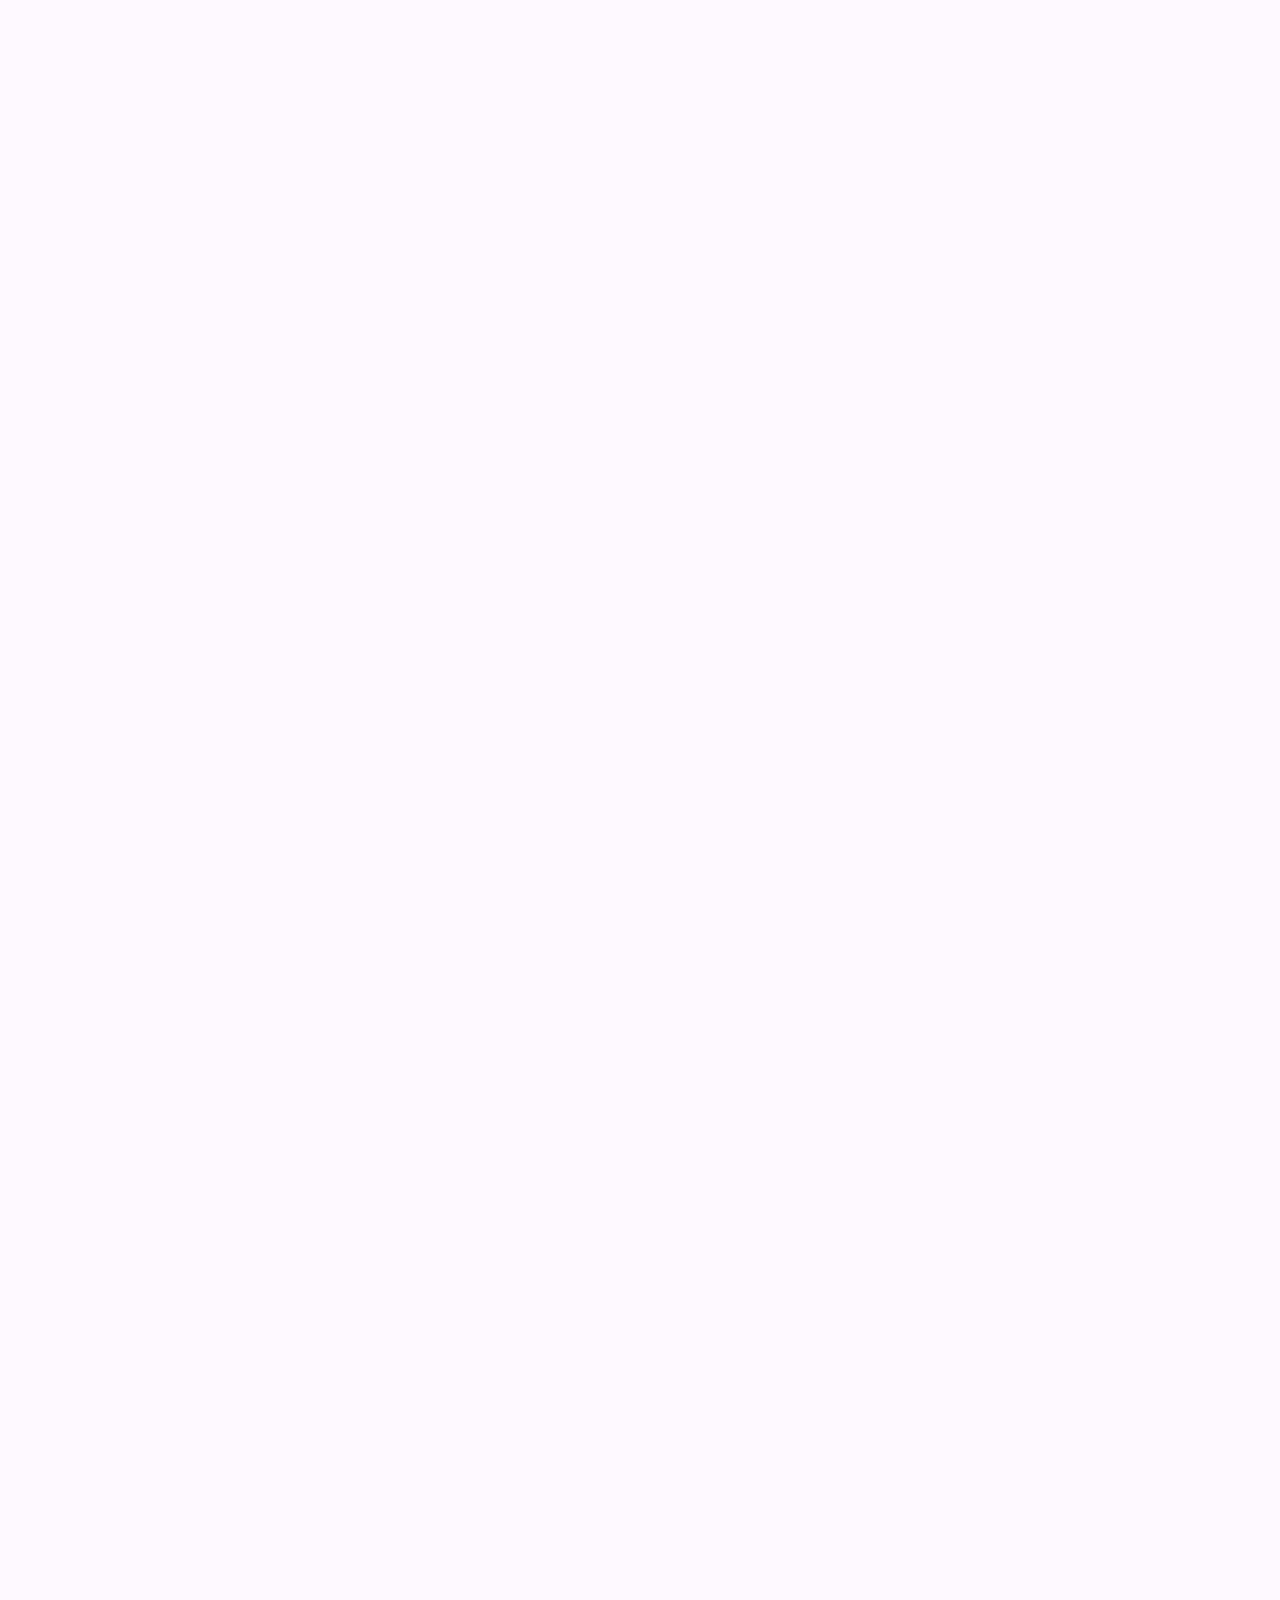
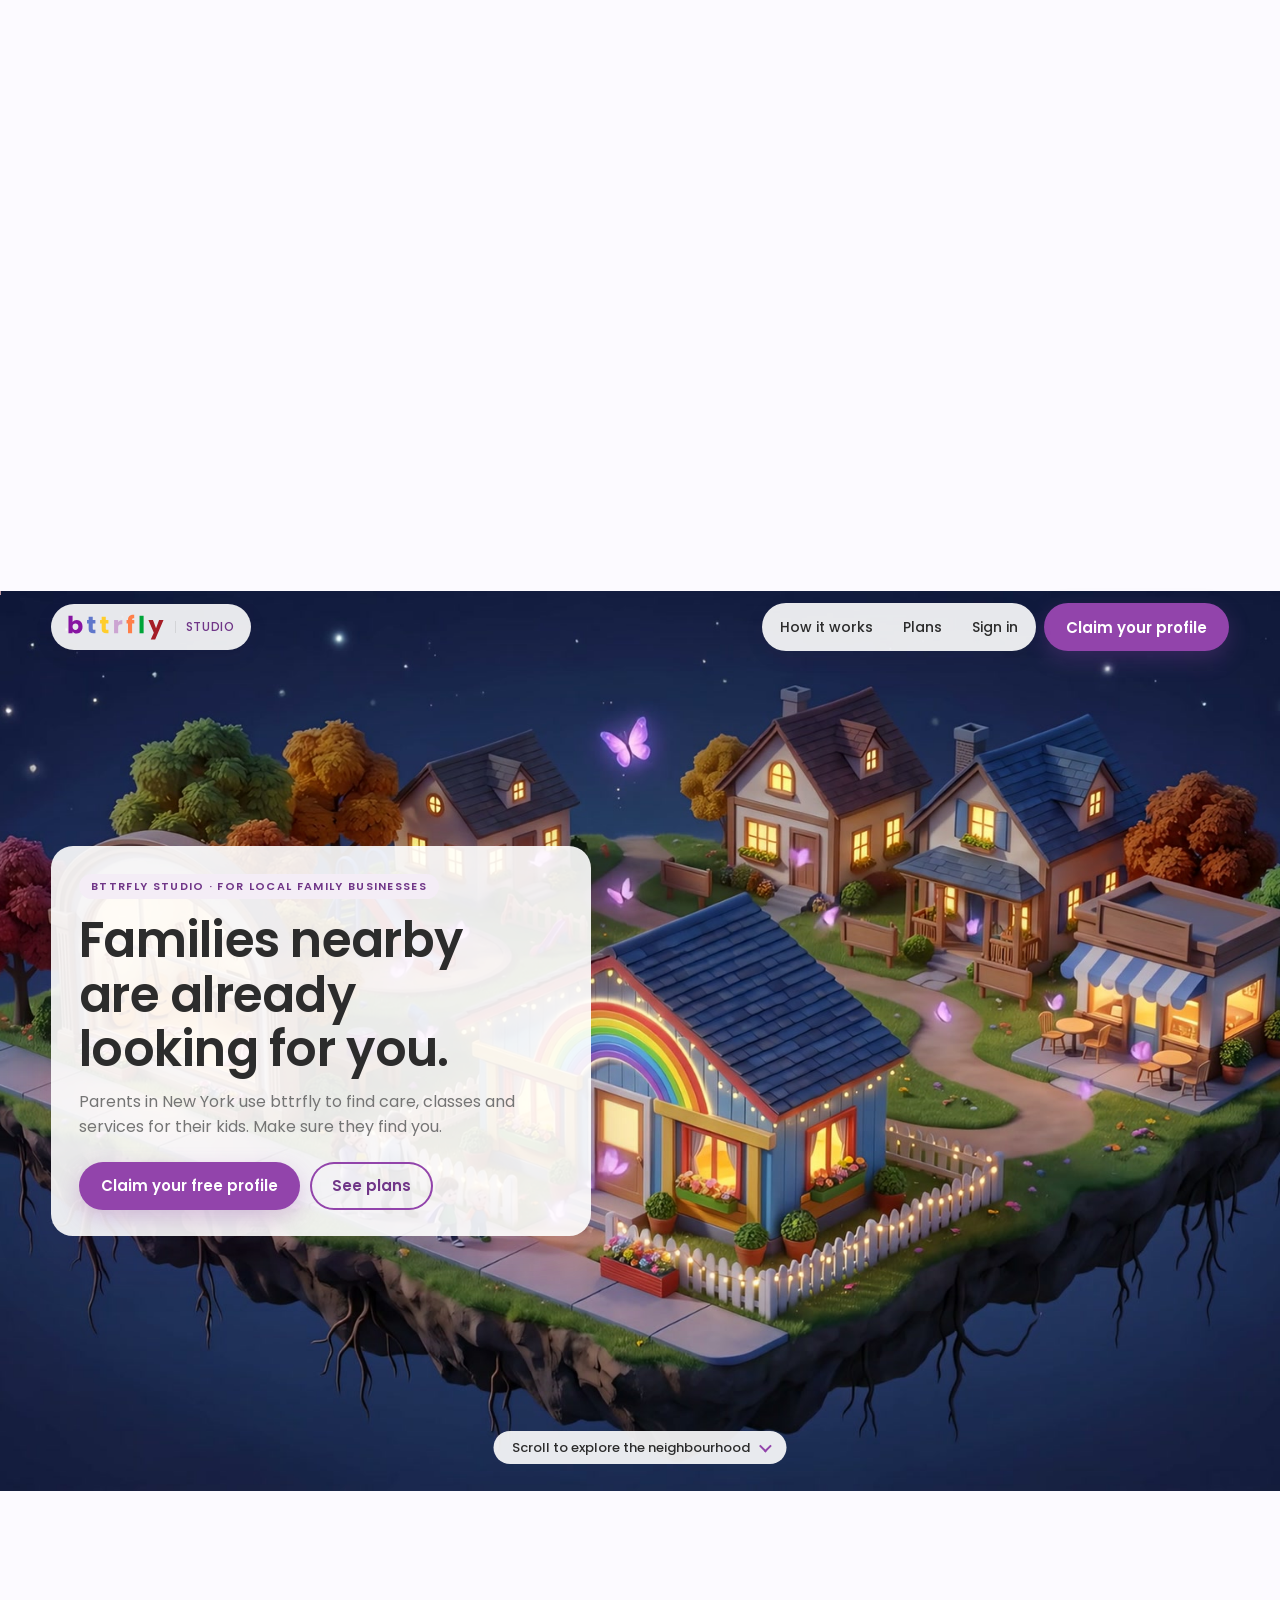
==== index.html @ 22233d03 "Preview of the bttrfly Studio landing page for businesses Co-Authored-By: Claude Opus 5.5 <noreply@a" ====
<!doctype html>
<html lang="en">
<head>
<meta charset="utf-8">
<meta name="viewport" content="width=device-width, initial-scale=1, viewport-fit=cover">
<meta name="robots" content="noindex, nofollow">
<title>bttrfly Studio for Business</title>
<meta name="description" content="Parents in your neighbourhood use bttrfly to find care, classes and services. Claim your free bttrfly page, answer families' messages and get introduced by Emmy, our AI Parenting Assistant.">
<meta name="theme-color" content="#fbf0dd">
<meta property="og:type" content="website">
<meta property="og:title" content="Families nearby are already looking for you | bttrfly Studio">
<meta property="og:description" content="Claim your free bttrfly page and hear from families in your neighbourhood.">
<meta property="og:image" content="https://bttrfly-mvp.github.io/studio-preview/assets/og.jpg">
<meta property="og:url" content="https://bttrfly-mvp.github.io/studio-preview/">
<meta name="twitter:card" content="summary_large_image">
<link rel="icon" href="assets/bttrfly-logo.svg" type="image/svg+xml">
<link rel="preconnect" href="https://fonts.googleapis.com">
<link rel="preconnect" href="https://fonts.gstatic.com" crossorigin>
<link rel="stylesheet" href="https://fonts.googleapis.com/css2?family=Poppins:wght@400;500;600&display=swap">
<link rel="stylesheet" href="assets/site.css">
</head>
<body>
<!--CONTENT-START-->
<a class="skip" href="#plans">Skip to plans</a>

<header class="nav">
  <a class="brand" href="#top" aria-label="bttrfly Studio home"><img src="assets/wordmark.svg" alt="bttrfly"><span>Studio</span></a>
  <nav class="nav-links" aria-label="Main">
    <div class="nav-pills">
      <span class="nav-glow" aria-hidden="true"></span>
      <a class="text" href="#how">How it works</a>
      <a class="text" href="#plans">Plans</a>
      <a class="text" href="https://bttrfly.studio/auth/login">Sign in</a>
    </div>
    <a class="btn solid" href="https://bttrfly.studio/auth/business-signup">Claim your profile</a>
  </nav>
</header>

<main id="top">
  <section class="film" id="film" aria-label="A walk through a bttrfly neighbourhood">
    <div class="stage">
      <div class="film-videos" id="film-videos" aria-hidden="true"></div>
      <img class="film-poster" id="film-poster" src="assets/film/stop-0-d.jpg" alt="A floating neighbourhood of family businesses: a rainbow preschool, a music studio, a playground, a cafe and family homes">
      <div class="film-bar" id="film-bar"></div>

      <div class="film-cards">
        <article class="fcard hero" data-stop="0">
          <span class="kicker">bttrfly Studio &middot; for local family businesses</span>
          <h1>Families nearby are already looking for you.</h1>
          <p>Parents in New York use bttrfly to find care, classes and services for their kids. Make sure they find you.</p>
          <div class="actions">
            <a class="btn solid" href="https://bttrfly.studio/auth/business-signup">Claim your free profile</a>
            <a class="btn line" href="#plans">See plans</a>
          </div>
        </article>

        <article class="fcard right" data-stop="1">
          <span class="kicker">01 &middot; Your page</span>
          <h2>Your page may already be waiting.</h2>
          <p>We've added many local family businesses so parents can find them. Claim yours free, add your photos and story, and you're live.</p>
        </article>

        <article class="fcard left" data-stop="2">
          <span class="kicker">02 &middot; Emmy</span>
          <h2>Emmy points families to you.</h2>
          <p>When parents ask Emmy, our AI Parenting Assistant, for help, she introduces nearby Founding Members who fit what they need.</p>
          <div class="demo" aria-label="Example conversation">
            <span class="demo-label">Example</span>
            <div class="bubble parent">Any music classes near us for a 5 year old?</div>
            <div class="bubble emmy">Here's one families nearby love:</div>
            <div class="biz"><span class="biz-mono">LN</span><span><b>Little Notes Music Studio</b><small>Founding Member &middot; 0.4 mi away</small></span></div>
          </div>
        </article>

        <article class="fcard left" data-stop="3">
          <span class="kicker">03 &middot; Inquiries</span>
          <h2>Inquiries come straight to you.</h2>
          <p>Families message you from your page and you reply right in Studio, free. Founding Members also get tour requests, a leads board and email alerts.</p>
          <div class="demo" aria-label="Example inquiry">
            <span class="demo-label">Example</span>
            <div class="toast"><span class="dot"></span><span><b>New inquiry from Sarah</b>Do you have a trial class this Saturday for Mia (5)?</span></div>
          </div>
        </article>

        <article class="fcard right" data-stop="4">
          <span class="kicker">04 &middot; Reviews</span>
          <h2>Reviews parents trust.</h2>
          <p>Families leave reviews on your page, and parents nearby read them before they reach out.</p>
          <div class="demo" aria-label="Example review">
            <span class="demo-label">Example</span>
            <div class="stars" aria-label="5 out of 5 stars"><svg viewBox="0 0 20 20" aria-hidden="true"><path d="M10 1.5l2.6 5.3 5.9.9-4.2 4.1 1 5.8L10 14.9l-5.3 2.7 1-5.8L1.5 7.7l5.9-.9z"/></svg><svg viewBox="0 0 20 20" aria-hidden="true"><path d="M10 1.5l2.6 5.3 5.9.9-4.2 4.1 1 5.8L10 14.9l-5.3 2.7 1-5.8L1.5 7.7l5.9-.9z"/></svg><svg viewBox="0 0 20 20" aria-hidden="true"><path d="M10 1.5l2.6 5.3 5.9.9-4.2 4.1 1 5.8L10 14.9l-5.3 2.7 1-5.8L1.5 7.7l5.9-.9z"/></svg><svg viewBox="0 0 20 20" aria-hidden="true"><path d="M10 1.5l2.6 5.3 5.9.9-4.2 4.1 1 5.8L10 14.9l-5.3 2.7 1-5.8L1.5 7.7l5.9-.9z"/></svg><svg viewBox="0 0 20 20" aria-hidden="true"><path d="M10 1.5l2.6 5.3 5.9.9-4.2 4.1 1 5.8L10 14.9l-5.3 2.7 1-5.8L1.5 7.7l5.9-.9z"/></svg></div>
            <p class="quote">Our son counts down the days to class. The teachers are wonderful.<cite>A parent in Park Slope</cite></p>
          </div>
        </article>

        <article class="fcard right" data-stop="5">
          <span class="kicker">05 &middot; Insights</span>
          <h2>See what's working.</h2>
          <p>Founding Members see how many families viewed, saved and contacted them, and how they found them.</p>
          <div class="demo" aria-label="Example insights">
            <span class="demo-label">Example &middot; last 30 days</span>
            <div class="stats"><div><b>1,284</b><small>Profile views</small></div><div><b>96</b><small>Saves</small></div><div><b>23</b><small>Inquiries</small></div></div>
          </div>
        </article>

        <article class="fcard finale" data-stop="6">
          <span class="kicker">Join bttrfly Studio</span>
          <h2>Be the business families find first.</h2>
          <p>Claim your free page today. Become a Founding Member for $9.99 a month whenever you're ready.</p>
          <div class="actions">
            <a class="btn solid" href="https://bttrfly.studio/auth/business-signup">Claim your free profile</a>
            <a class="btn light" href="#plans">Compare plans</a>
          </div>
        </article>
      </div>

      <div class="film-hint" id="film-hint">Scroll to explore the neighbourhood<i></i></div>
    </div>
  </section>

  <section class="section how" id="how">
    <div class="inner">
      <p class="eyebrow">How it works</p>
      <h2>From claimed to contacted in an afternoon.</h2>
      <p class="lead">bttrfly is the family app parents in New York use to find the people, places and support their family needs. Studio is where your business shows up in it.</p>
      <div class="steps">
        <div class="step"><h3>Claim your page</h3><p>Use the link we sent you, or sign up in a minute. Claiming and keeping your page is free.</p></div>
        <div class="step"><h3>Make it yours</h3><p>Add your photos, your story, your location and your links, so parents see who you are before they ask.</p></div>
        <div class="step"><h3>Hear from families</h3><p>Parents message you from your page. You reply in Studio and get an alert in the bttrfly app when someone reaches out.</p></div>
      </div>
    </div>
  </section>

  <section class="section" id="plans">
    <div class="inner">
      <p class="eyebrow">Plans</p>
      <h2>Start free. Grow when you're ready.</h2>
      <div class="plans">
        <article class="plan">
          <div class="plan-head"><h3>Free</h3><span class="tag">Forever</span></div>
          <div class="price">$0 <small>per month</small></div>
          <ul>
            <li>Your page in the bttrfly app and on the web</li>
            <li>Photos, story, location, links, logo and cover</li>
            <li>Listed in your neighbourhood's resources</li>
            <li>Messages from families, answered in Studio</li>
            <li>Reviews from local families on your page</li>
          </ul>
          <a class="btn line" href="https://bttrfly.studio/auth/business-signup">Claim your free profile</a>
        </article>
        <article class="plan featured">
          <div class="plan-head"><h3>Founding Membership</h3><span class="tag">Founding rate</span></div>
          <div class="price">$9.99 <small>per month</small></div>
          <ul>
            <li>Everything in Free</li>
            <li>Emmy can introduce you to families looking for what you offer</li>
            <li>Tour requests, a leads board and email alerts</li>
            <li>Insights: views, saves, inquiries and how families found you</li>
            <li>Programs, pricing, schedules, FAQs and more photos on your page</li>
            <li>Reply to your reviews</li>
          </ul>
          <a class="btn solid" href="https://bttrfly.studio/auth/business-signup">Become a Founding Member</a>
          <p class="note">Sign up free first, then upgrade from your Studio plan page.</p>
        </article>
      </div>
    </div>
  </section>

  <section class="section faq" id="faq">
    <div class="inner">
      <p class="eyebrow">Questions</p>
      <h2>What businesses ask us.</h2>
      <div class="faq-list">
        <details>
          <summary>Is it really free?</summary>
          <p>Yes. Claiming your page, keeping it up to date, and answering families' messages are all free. Founding Membership is $9.99 a month and adds Emmy introductions, tour requests, leads, email alerts and insights.</p>
        </details>
        <details>
          <summary>Why is my business already on bttrfly?</summary>
          <p>We've added many local family businesses so parents can find them in the app. Your page can't receive messages until you claim it, so claim it to take it over, correct anything, and start hearing from families.</p>
        </details>
        <details>
          <summary>Who are the families on bttrfly?</summary>
          <p>Parents in New York City who use the bttrfly iPhone app to find care, classes and services, ask Emmy everyday questions, and connect with other parents nearby.</p>
        </details>
        <details>
          <summary>How does Emmy decide who to recommend?</summary>
          <p>Emmy introduces claimed Founding Members whose page matches what a parent asked for, and ranks businesses closer to the family higher.</p>
        </details>
        <details>
          <summary>How do families contact me?</summary>
          <p>From the message button on your page, in the app or on the web. Messages arrive in Studio, where you reply. You get an alert in the bttrfly app on every plan, and Founding Members also get email alerts and a leads board.</p>
        </details>
      </div>
    </div>
  </section>

  <section class="section closing">
    <div class="inner">
      <img class="mark" src="assets/bttrfly-logo.svg" alt="">
      <h2>Families nearby are looking. Be there when they do.</h2>
      <p>It takes a minute to claim your page, and it's free.</p>
      <div class="actions">
        <a class="btn solid" href="https://bttrfly.studio/auth/business-signup">Claim your free profile</a>
        <a class="btn light" href="https://bttrfly.studio/auth/login">Sign in to Studio</a>
      </div>
    </div>
  </section>
</main>

<footer class="footer">
  <div class="inner">
    <span>&copy; 2026 bttrfly. Where family life connects.</span>
    <nav aria-label="Footer">
      <a href="https://bttrfly.app">bttrfly.app</a>
      <a href="https://apps.apple.com/us/app/bttrfly-family-app/id6502389798">For families: get the app</a>
      <a href="https://bttrfly.studio/auth/login">Studio sign in</a>
    </nav>
  </div>
</footer>

<div class="curtain" id="curtain" aria-hidden="true"><img src="assets/bttrfly-logo.svg" alt=""><span></span></div>

<script src="assets/film/film-config.js"></script>
<script src="assets/film.js"></script>
<script src="assets/site.js"></script>
<!--CONTENT-END-->
</body>
</html>
---- assets/site.css ----
/* bttrfly Studio, for local family businesses.
   Layout: a pinned film stage the visitor scrolls through (one camera move per business),
   then plain sections for how it works, plans and questions.
   Colours are the bttrfly app's own (WColor in the iOS app, Pia's colour spec): brand purple
   for actions, lavender canvases, the wordmark's letter colours as accents, business yellow
   for business offers and Emmy green for Emmy. The film keeps its daylight cream backdrop. */
:root {
  --cream: #fbf0dd; /* the film's backdrop, behind the videos */
  --canvas: #fcfaff; /* page canvas */
  --lavender: #f4edf6; /* lavender surface */
  --stroke: #ede4f1; /* card hairline */
  --card: #ffffff;
  --ink: #2c2c2c;
  --muted: #757575;
  --line: rgba(44, 44, 44, 0.1);
  --purple: #9244ab; /* the wordmark's b */
  --purple-deep: #703688; /* pressed */
  --purple-nav: #8714a2; /* the app's tab bar */
  --tint: rgba(146, 68, 171, 0.14); /* brand tint, soft step */
  --periwinkle: #8592d1; /* t */
  --sun: #f8d76e; /* t */
  --blush: #d2b8d9; /* r */
  --coral: #f19b74; /* f */
  --leaf: #69a863; /* l */
  --berry: #a84f51; /* y */
  --business: #ffce2e; /* "everything business-related is in yellow" */
  --emmy: #36a64c;
  --emmy-wash: #e6f1e3;
  --night: #1f1d3d; /* the film's night finale */
  --night-ink: #f3eefb;
  --night-muted: #c9c1dc;
  --glass: rgba(255, 255, 255, 0.9);
  --display: "Poppins", system-ui, -apple-system, "Segoe UI", sans-serif;
  --body: "Poppins", system-ui, -apple-system, "Segoe UI", sans-serif;
  --radius: 22px;
  --gutter: max(16px, 4vw);
  --ease-out: cubic-bezier(0.2, 0.8, 0.2, 1);
  --ease-in-out: cubic-bezier(0.7, 0, 0.3, 1);
  color-scheme: light;
}

* { box-sizing: border-box; }
html { background: var(--canvas); color: var(--ink); scroll-behavior: auto; }
body { margin: 0; background: var(--canvas); color: var(--ink); font: 400 16px/1.6 var(--body); -webkit-font-smoothing: antialiased; }
img { max-width: 100%; display: block; }
a { color: inherit; }
h1, h2, h3 { font-family: var(--display); font-weight: 600; letter-spacing: -0.015em; line-height: 1.12; text-wrap: balance; margin: 0; }
p { margin: 0; }

.skip { position: absolute; left: -999px; top: 8px; z-index: 70; padding: 10px 16px; border-radius: 999px; background: var(--purple); color: #fff; text-decoration: none; }
.skip:focus { left: 16px; }

/* Buttons */
.btn { display: inline-flex; align-items: center; justify-content: center; gap: 8px; min-height: 48px; padding: 0 22px; border-radius: 999px; font: 600 15px/1 var(--display); text-decoration: none; white-space: nowrap; cursor: pointer; border: 0; transition: transform .2s var(--ease-out), background-color .2s ease, box-shadow .2s ease; }
.btn:hover { transform: translateY(-2px); }
.btn:active { transform: translateY(0) scale(.98); }
.btn:focus-visible { outline: 3px solid var(--purple-deep); outline-offset: 3px; }
.btn.solid { background: var(--purple); color: #fff; box-shadow: 0 8px 22px rgba(146, 68, 171, 0.28); }
.btn.solid:hover { background: var(--purple-deep); }
.btn.line { background: transparent; color: var(--purple-deep); box-shadow: inset 0 0 0 2px var(--purple); }
.btn.line:hover { background: var(--tint); }
.btn.glass { background: var(--glass); color: var(--ink); }
.btn.light { background: #fff; color: var(--purple-deep); }

/* Header: one glass capsule of links with a highlight that slides to the hovered link and
   rests on the section in view */
.nav { position: fixed; top: 0; left: 0; right: 0; z-index: 30; display: flex; align-items: center; justify-content: space-between; gap: 12px; padding: calc(12px + env(safe-area-inset-top, 0px)) var(--gutter) 12px; pointer-events: none; }
.nav > * { pointer-events: auto; }
.brand { display: inline-flex; align-items: center; gap: 10px; padding: 10px 16px; border-radius: 999px; background: var(--glass); text-decoration: none; box-shadow: 0 6px 20px rgba(60, 20, 80, 0.08); }
.brand img { height: 26px; width: auto; }
.brand span { font: 500 12px/1 var(--display); color: var(--purple-deep); letter-spacing: .06em; text-transform: uppercase; padding-left: 10px; border-left: 1px solid var(--line); }
.nav-links { display: flex; align-items: center; gap: 8px; }
.nav-pills { position: relative; display: flex; align-items: center; gap: 2px; padding: 4px; border-radius: 999px; background: var(--glass); box-shadow: 0 6px 20px rgba(60, 20, 80, 0.08); }
.nav-pills .text { position: relative; z-index: 1; padding: 0 14px; min-height: 40px; display: inline-flex; align-items: center; border-radius: 999px; font: 500 14px/1 var(--display); text-decoration: none; transition: color .2s ease; }
.nav-pills .text:hover, .nav-pills .text.active { color: var(--purple-deep); }
.nav-pills .text:focus-visible { outline: 3px solid var(--purple-deep); outline-offset: 1px; }
.nav-glow { position: absolute; top: 4px; bottom: 4px; left: 0; width: 0; border-radius: 999px; background: var(--tint); opacity: 0; transition: transform .45s var(--ease-out), width .45s var(--ease-out), opacity .25s ease; }

/* Film: static by default (no JS, reduced motion), live when film.js runs */
.film { position: relative; }
.stage { position: relative; }
.film-videos { display: none; }
.film-poster { width: 100%; height: auto; aspect-ratio: 16 / 9; object-fit: cover; }
.film-bar, .film-hint { display: none; }
.film-cards { display: grid; gap: 16px; padding: 24px var(--gutter) 48px; max-width: 760px; margin: 0 auto; }

.film.live .stage { position: sticky; top: 0; height: 100vh; height: 100lvh; overflow: hidden; background: var(--cream); }
.film.live .film-videos { display: block; position: absolute; inset: 0; }
.film-videos video { position: absolute; inset: 0; width: 100%; height: 100%; object-fit: cover; opacity: 0; pointer-events: none; }
.film-videos video.on { opacity: 1; }
.film-videos video.loop { z-index: 1; transition: opacity .12s ease; } /* clears quickly as the camera sets off */
.film-videos video.loop.on { transition-duration: .35s; } /* and fades in gently on arrival */
.film-videos video.loop.cut { transition: none; } /* one idle clip handing over to the next */
.film.live .film-poster { position: absolute; inset: 0; z-index: 2; width: 100%; height: 100%; aspect-ratio: auto; transition: opacity .25s ease; }
.film.live .film-poster.gone { opacity: 0; }
.film.live .film-bar { display: block; position: absolute; top: 0; left: 0; height: 4px; width: 0; background: linear-gradient(90deg, var(--purple), var(--periwinkle), var(--coral), var(--leaf)); z-index: 6; }
/* Cards sit above every film layer (moves, loops and the loading still). */
.film.live .film-cards { display: block; position: absolute; inset: 0; z-index: 4; padding: 0; max-width: none; margin: 0; pointer-events: none; }
.film.live .fcard { position: absolute; opacity: 0; visibility: hidden; will-change: opacity, transform; }
.film.live .fcard.hero { left: var(--gutter); top: 50%; transform: translateY(-50%); }
.film.live .fcard.left { left: var(--gutter); bottom: max(28px, 8vh); }
.film.live .fcard.right { right: var(--gutter); bottom: max(28px, 8vh); }
.film.live .fcard.finale { left: 50%; bottom: max(28px, 6vh); transform: translateX(-50%); text-align: center; }
.film.live .film-hint { display: flex; position: absolute; left: 50%; bottom: max(20px, 3vh); transform: translateX(-50%); z-index: 5; align-items: center; gap: 10px; padding: 10px 18px; border-radius: 999px; background: var(--glass); font: 500 13px/1 var(--display); }
.film-hint i { width: 9px; height: 9px; border-right: 2px solid var(--purple); border-bottom: 2px solid var(--purple); transform: rotate(45deg) translateY(-2px); animation: nudge 1.4s ease-in-out infinite; }
@keyframes nudge { 50% { transform: rotate(45deg) translate(3px, 1px); } }

/* Film cards */
.fcard { width: min(470px, calc(100vw - 2 * var(--gutter))); padding: 26px 28px; border-radius: var(--radius); background: var(--glass); box-shadow: 0 20px 60px rgba(60, 20, 80, 0.16); }
.fcard.hero { width: min(540px, calc(100vw - 2 * var(--gutter))); }
.fcard.finale { width: min(600px, calc(100vw - 2 * var(--gutter))); background: rgba(31, 29, 61, 0.84); color: var(--night-ink); box-shadow: 0 30px 80px rgba(10, 8, 30, 0.45); }
.kicker { display: inline-flex; align-items: center; gap: 8px; margin-bottom: 14px; padding: 6px 12px; border-radius: 999px; background: var(--lavender); color: var(--purple-deep); font: 600 11px/1.2 var(--display); letter-spacing: .12em; text-transform: uppercase; }
.fcard.finale .kicker { background: rgba(146, 68, 171, 0.35); color: #fff; }
.fcard h1 { font-size: clamp(30px, 3.8vw, 50px); margin-bottom: 12px; }
.fcard h2 { font-size: clamp(25px, 2.6vw, 34px); margin-bottom: 10px; }
.fcard p { color: var(--muted); font-size: 16px; line-height: 1.6; }
.fcard.finale p { color: var(--night-muted); }
.fcard .actions { display: flex; flex-wrap: wrap; gap: 10px; margin-top: 22px; }
.fcard.finale .actions { justify-content: center; }
.fcard .small { margin-top: 14px; font-size: 13px; color: var(--muted); }
.fcard .small a { color: var(--purple-deep); font-weight: 500; }

/* Little product moments inside cards (examples) */
.demo { margin-top: 18px; padding: 14px; border-radius: 16px; background: #fff; box-shadow: inset 0 0 0 1px var(--stroke); display: grid; gap: 10px; font-size: 14px; line-height: 1.45; }
.demo-label { font: 600 10px/1 var(--display); letter-spacing: .12em; text-transform: uppercase; color: var(--muted); }
.bubble { max-width: 88%; padding: 10px 13px; border-radius: 16px; }
.bubble.parent { justify-self: end; background: var(--lavender); color: var(--ink); border-bottom-right-radius: 6px; }
.bubble.emmy { justify-self: start; background: var(--emmy-wash); color: var(--ink); border-bottom-left-radius: 6px; }
.biz { display: flex; align-items: center; gap: 12px; padding: 10px; border-radius: 14px; box-shadow: inset 0 0 0 1px var(--stroke); }
.biz-mono { flex: none; width: 40px; height: 40px; border-radius: 50%; display: grid; place-items: center; background: var(--blush); color: var(--purple-deep); font: 600 15px/1 var(--display); }
.biz b { display: block; font: 600 14px/1.3 var(--display); }
.biz small { color: var(--muted); font-size: 12px; }
.toast { display: flex; gap: 12px; align-items: flex-start; }
.toast .dot { flex: none; margin-top: 6px; width: 10px; height: 10px; border-radius: 50%; background: var(--purple); box-shadow: 0 0 0 5px var(--tint); }
.toast b { display: block; font: 600 14px/1.3 var(--display); }
.stars { display: flex; gap: 3px; color: var(--business); }
.stars svg { width: 16px; height: 16px; fill: currentColor; }
.quote { font-size: 15px; color: var(--ink); }
.quote cite { display: block; margin-top: 4px; font-style: normal; font-size: 12px; color: var(--muted); }
.stats { display: grid; grid-template-columns: repeat(3, minmax(0, 1fr)); gap: 8px; }
.stats div { padding: 10px; border-radius: 12px; background: var(--canvas); box-shadow: inset 0 0 0 1px var(--stroke); }
.stats b { display: block; font: 600 20px/1.1 var(--display); font-variant-numeric: tabular-nums; color: var(--purple-deep); }
.stats small { color: var(--muted); font-size: 12px; }

/* Sections after the film */
.section { padding-block: clamp(64px, 10vw, 120px); padding-inline: var(--gutter); }
.section .inner { max-width: 1120px; margin: 0 auto; }
.eyebrow { display: inline-flex; font: 600 12px/1 var(--display); letter-spacing: .14em; text-transform: uppercase; color: var(--purple-deep); margin-bottom: 16px; padding: 8px 12px; border-radius: 999px; background: var(--tint); }
.section h2 { font-size: clamp(30px, 4vw, 48px); max-width: 18ch; }
.lead { margin-top: 16px; max-width: 60ch; color: var(--muted); font-size: 18px; }

.how { background: var(--canvas); }
.steps { margin-top: 48px; display: grid; grid-template-columns: repeat(auto-fit, minmax(240px, 1fr)); gap: 20px; counter-reset: step; }
.step { --accent: var(--periwinkle); position: relative; overflow: hidden; padding: 30px 28px 28px; border-radius: var(--radius); background: var(--card); box-shadow: inset 0 0 0 1px var(--stroke), 0 10px 30px rgba(60, 20, 80, 0.05); }
.step:nth-child(2) { --accent: var(--coral); }
.step:nth-child(3) { --accent: var(--leaf); }
.step::after { content: ""; position: absolute; left: 0; right: 0; top: 0; height: 6px; background: var(--accent); }
.step::before { counter-increment: step; content: counter(step); display: grid; place-items: center; width: 42px; height: 42px; margin-bottom: 18px; border-radius: 50%; background: var(--accent); color: var(--ink); font: 600 17px/1 var(--display); }
.step h3 { font-size: 21px; margin-bottom: 8px; }
.step p { color: var(--muted); }

#plans { background: var(--lavender); }
.plans { display: grid; grid-template-columns: repeat(auto-fit, minmax(300px, 1fr)); gap: 20px; margin-top: 48px; align-items: start; }
.plan { position: relative; padding: 32px; border-radius: 26px; background: var(--card); box-shadow: inset 0 0 0 1px var(--stroke), 0 12px 34px rgba(60, 20, 80, 0.06); display: grid; gap: 18px; }
.plan.featured { background: linear-gradient(155deg, var(--purple) 0%, var(--purple-nav) 100%); color: #fff; box-shadow: 0 24px 60px rgba(135, 20, 162, 0.32); }
.plan-head { display: flex; align-items: baseline; justify-content: space-between; gap: 12px; flex-wrap: wrap; }
.plan h3 { font-size: 24px; }
.plan .tag { font: 600 11px/1 var(--display); letter-spacing: .1em; text-transform: uppercase; padding: 7px 10px; border-radius: 999px; background: var(--lavender); color: var(--purple-deep); }
.plan.featured .tag { background: var(--business); color: var(--ink); }
.price { font: 600 44px/1 var(--display); letter-spacing: -0.02em; }
.price small { font: 400 15px/1 var(--body); color: var(--muted); letter-spacing: 0; }
.plan.featured .price small, .plan.featured .note { color: rgba(255, 255, 255, 0.82); }
.plan ul { list-style: none; margin: 0; padding: 0; display: grid; gap: 10px; }
.plan li { display: grid; grid-template-columns: 22px minmax(0, 1fr); gap: 10px; align-items: start; }
.plan li::before { content: ""; width: 18px; height: 18px; margin-top: 3px; border-radius: 50%; background: var(--lavender) center / 11px no-repeat url("data:image/svg+xml,%3Csvg xmlns='http://www.w3.org/2000/svg' viewBox='0 0 12 12'%3E%3Cpath d='M2 6.5 4.8 9 10 3' fill='none' stroke='%23703688' stroke-width='2' stroke-linecap='round' stroke-linejoin='round'/%3E%3C/svg%3E"); }
.plan.featured li::before { background-color: rgba(255, 255, 255, 0.2); background-image: url("data:image/svg+xml,%3Csvg xmlns='http://www.w3.org/2000/svg' viewBox='0 0 12 12'%3E%3Cpath d='M2 6.5 4.8 9 10 3' fill='none' stroke='%23ffffff' stroke-width='2' stroke-linecap='round' stroke-linejoin='round'/%3E%3C/svg%3E"); }
.plan.featured .btn.solid { background: var(--business); color: var(--ink); box-shadow: 0 10px 26px rgba(40, 0, 50, 0.25); }
.plan.featured .btn.solid:hover { background: #ffd84f; }
.note { font-size: 13px; color: var(--muted); }

.faq { background: var(--canvas); }
.faq-list { margin-top: 40px; display: grid; gap: 12px; max-width: 860px; }
.faq details { border-radius: 18px; background: var(--card); padding: 0 22px; box-shadow: inset 0 0 0 1px var(--stroke); transition: box-shadow .3s ease; }
.faq details[open] { box-shadow: inset 0 0 0 1px var(--stroke), inset 4px 0 0 var(--purple); }
.faq summary { cursor: pointer; list-style: none; display: flex; justify-content: space-between; align-items: center; gap: 16px; padding: 20px 0; font: 600 17px/1.35 var(--display); }
.faq summary::-webkit-details-marker { display: none; }
.faq summary::after { content: "+"; flex: none; width: 30px; height: 30px; display: grid; place-items: center; border-radius: 50%; background: var(--lavender); color: var(--purple-deep); font: 500 20px/1 var(--display); transition: transform .3s var(--ease-out), background-color .2s ease; }
.faq details[open] summary::after { content: "\2212"; transform: rotate(180deg); background: var(--purple); color: #fff; }
.faq summary:focus-visible { outline: 3px solid var(--purple-deep); outline-offset: 4px; border-radius: 8px; }
.faq details p { padding-bottom: 20px; color: var(--muted); max-width: 70ch; }

.closing { position: relative; overflow: hidden; background: linear-gradient(160deg, var(--purple) 0%, var(--purple-nav) 100%); color: #fff; text-align: center; }
.closing::before, .closing::after { content: ""; position: absolute; border-radius: 50%; filter: blur(60px); opacity: .45; pointer-events: none; }
.closing::before { width: 420px; height: 420px; left: -120px; top: -160px; background: var(--periwinkle); }
.closing::after { width: 380px; height: 380px; right: -120px; bottom: -180px; background: var(--coral); }
.closing .inner { position: relative; display: grid; justify-items: center; gap: 18px; }
.closing h2 { max-width: 20ch; margin: 0 auto; }
.closing p { color: rgba(255, 255, 255, 0.86); max-width: 52ch; }
.closing .actions { display: flex; flex-wrap: wrap; justify-content: center; gap: 12px; margin-top: 8px; }
.closing .btn.solid { background: var(--business); color: var(--ink); box-shadow: 0 10px 26px rgba(40, 0, 50, 0.25); }
.closing .btn.solid:hover { background: #ffd84f; }
/* The bttrfly butterfly, on a white disc so its purple body reads on the purple band */
.closing .mark { width: 84px; height: 84px; padding: 18px; border-radius: 50%; background: #fff; box-shadow: 0 14px 34px rgba(40, 0, 50, 0.25); }

.footer { padding: 36px var(--gutter) calc(36px + env(safe-area-inset-bottom, 0px)); background: var(--purple-deep); color: rgba(244, 237, 246, 0.82); }
.footer .inner { max-width: 1120px; margin: 0 auto; display: flex; flex-wrap: wrap; gap: 16px 28px; align-items: center; justify-content: space-between; font-size: 14px; }
.footer nav { display: flex; flex-wrap: wrap; gap: 8px 22px; }
.footer a { text-decoration: none; }
.footer a:hover { color: #fff; }

/* Sections rise into view (site.js adds .reveal, then .in once on screen) */
.reveal { opacity: 0; transform: translateY(28px); transition: opacity .7s ease, transform .8s var(--ease-out); transition-delay: calc(var(--i, 0) * 90ms); }
.reveal.in { opacity: 1; transform: none; }

/* The curtain that carries the visitor between the film and the sections, and out to Studio */
.curtain { position: fixed; inset: 0; z-index: 60; display: grid; place-content: center; justify-items: center; gap: 16px; background: linear-gradient(160deg, var(--purple) 0%, var(--purple-nav) 100%); color: #fff; font: 600 16px/1.3 var(--display); transform: translateY(100%); visibility: hidden; pointer-events: none; transition: transform .42s var(--ease-in-out), visibility 0s linear .42s; }
.curtain.on { transform: none; visibility: visible; pointer-events: auto; transition: transform .42s var(--ease-in-out); }
.curtain.on.lift { transform: translateY(-100%); transition: transform .55s var(--ease-in-out); }
.curtain.instant { transition: none !important; }
.curtain img { width: 92px; height: 92px; padding: 20px; border-radius: 50%; background: #fff; box-shadow: 0 14px 40px rgba(40, 0, 50, 0.3); animation: curtain-flutter .7s ease-in-out infinite alternate; }
.curtain span:empty { display: none; }
@keyframes curtain-flutter { from { transform: translateY(4px) rotate(-4deg); } to { transform: translateY(-6px) rotate(4deg); } }

@media (max-width: 720px) {
  .nav-pills, .brand span { display: none; }
  .brand { padding: 9px 14px; }
  .brand img { height: 22px; }
  .nav-links .btn { min-height: 42px; padding: 0 16px; font-size: 14px; }
  .film.live .fcard, .film.live .fcard.hero, .film.live .fcard.left, .film.live .fcard.right { left: 12px; right: 12px; top: auto; bottom: calc(12px + env(safe-area-inset-bottom, 0px)); width: auto; transform: none; padding: 20px; }
  .film.live .fcard.finale { left: 12px; right: 12px; top: auto; bottom: calc(12px + env(safe-area-inset-bottom, 0px)); width: auto; transform: none; }
  .fcard h1 { font-size: 28px; }
  .fcard h2 { font-size: 23px; }
  .fcard p { font-size: 15px; }
  .demo { display: none; }
  .film.live .film-hint { bottom: auto; top: calc(78px + env(safe-area-inset-top, 0px)); }
}

@media (prefers-reduced-motion: reduce) {
  .btn, .film-poster, .nav-glow, .curtain, .faq details, .faq summary::after { transition: none; }
  .film-hint i, .curtain img { animation: none; }
  .reveal { opacity: 1; transform: none; transition: none; }
}
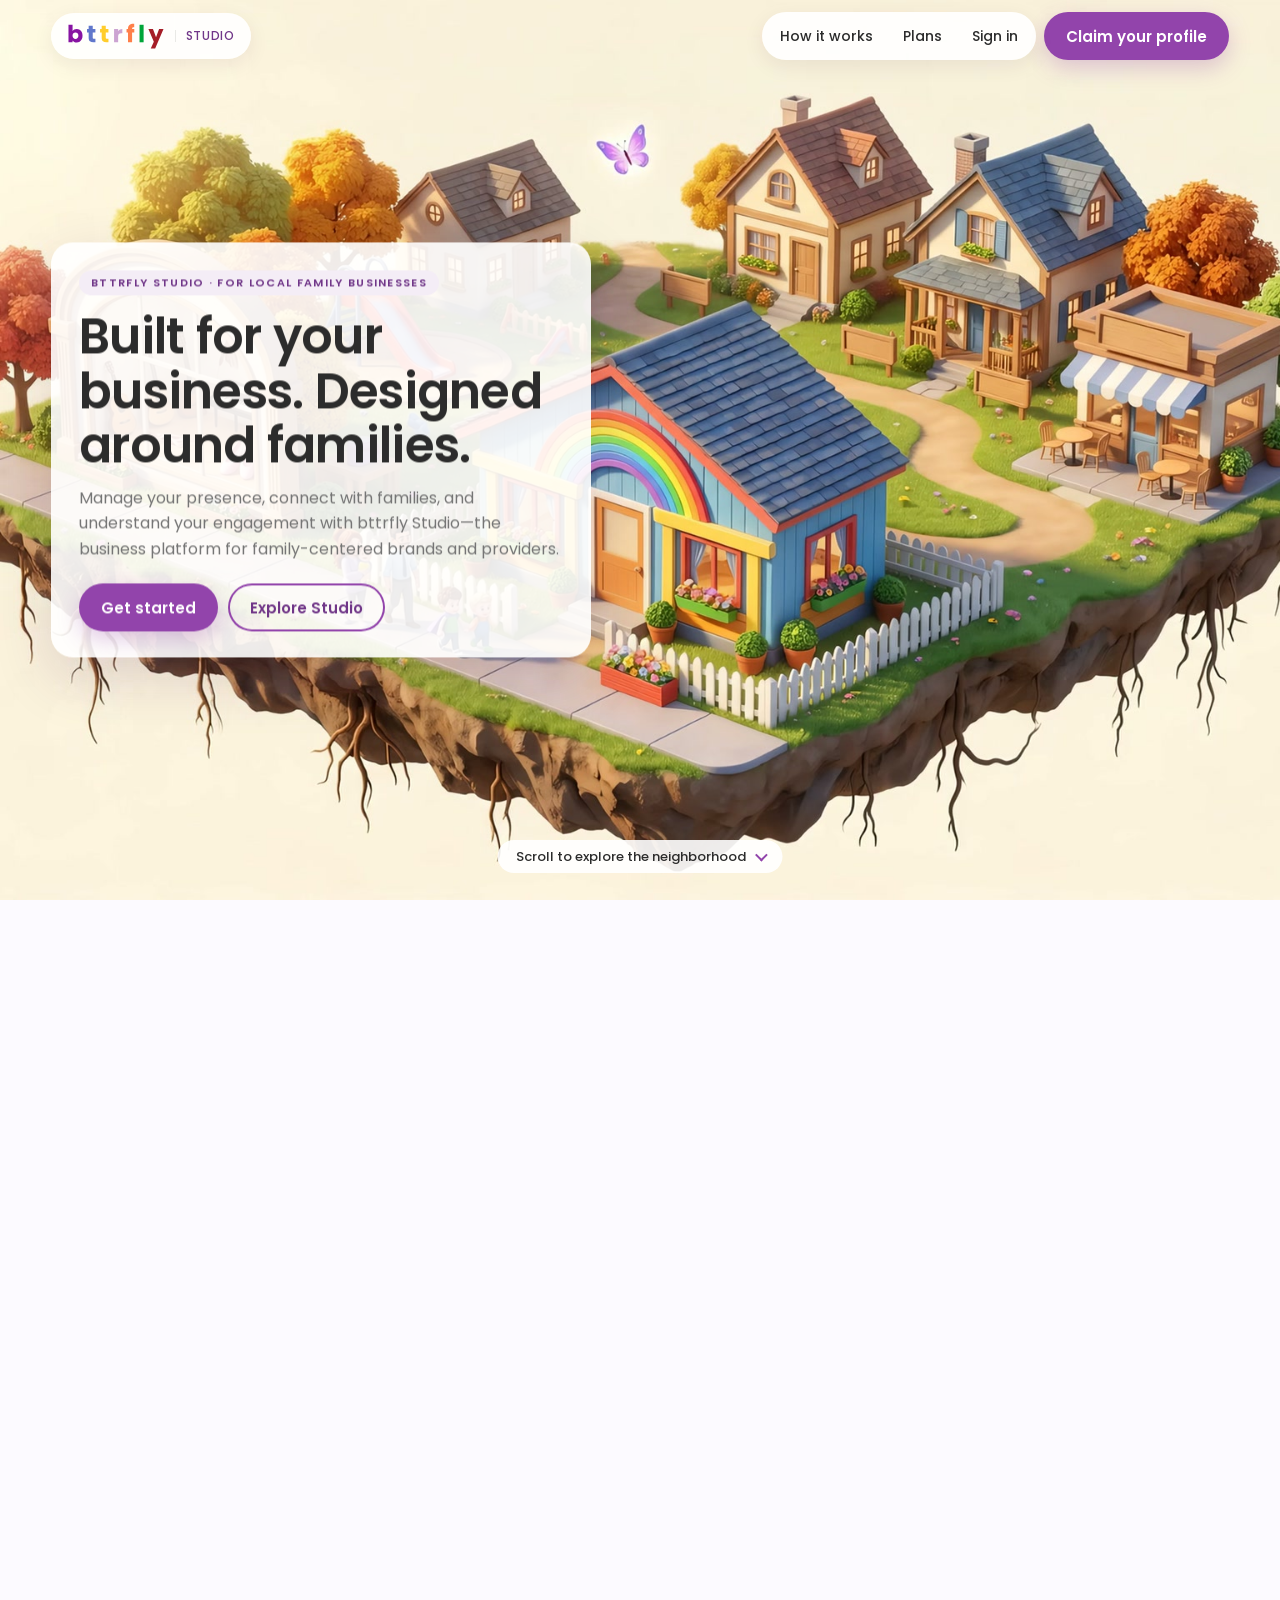
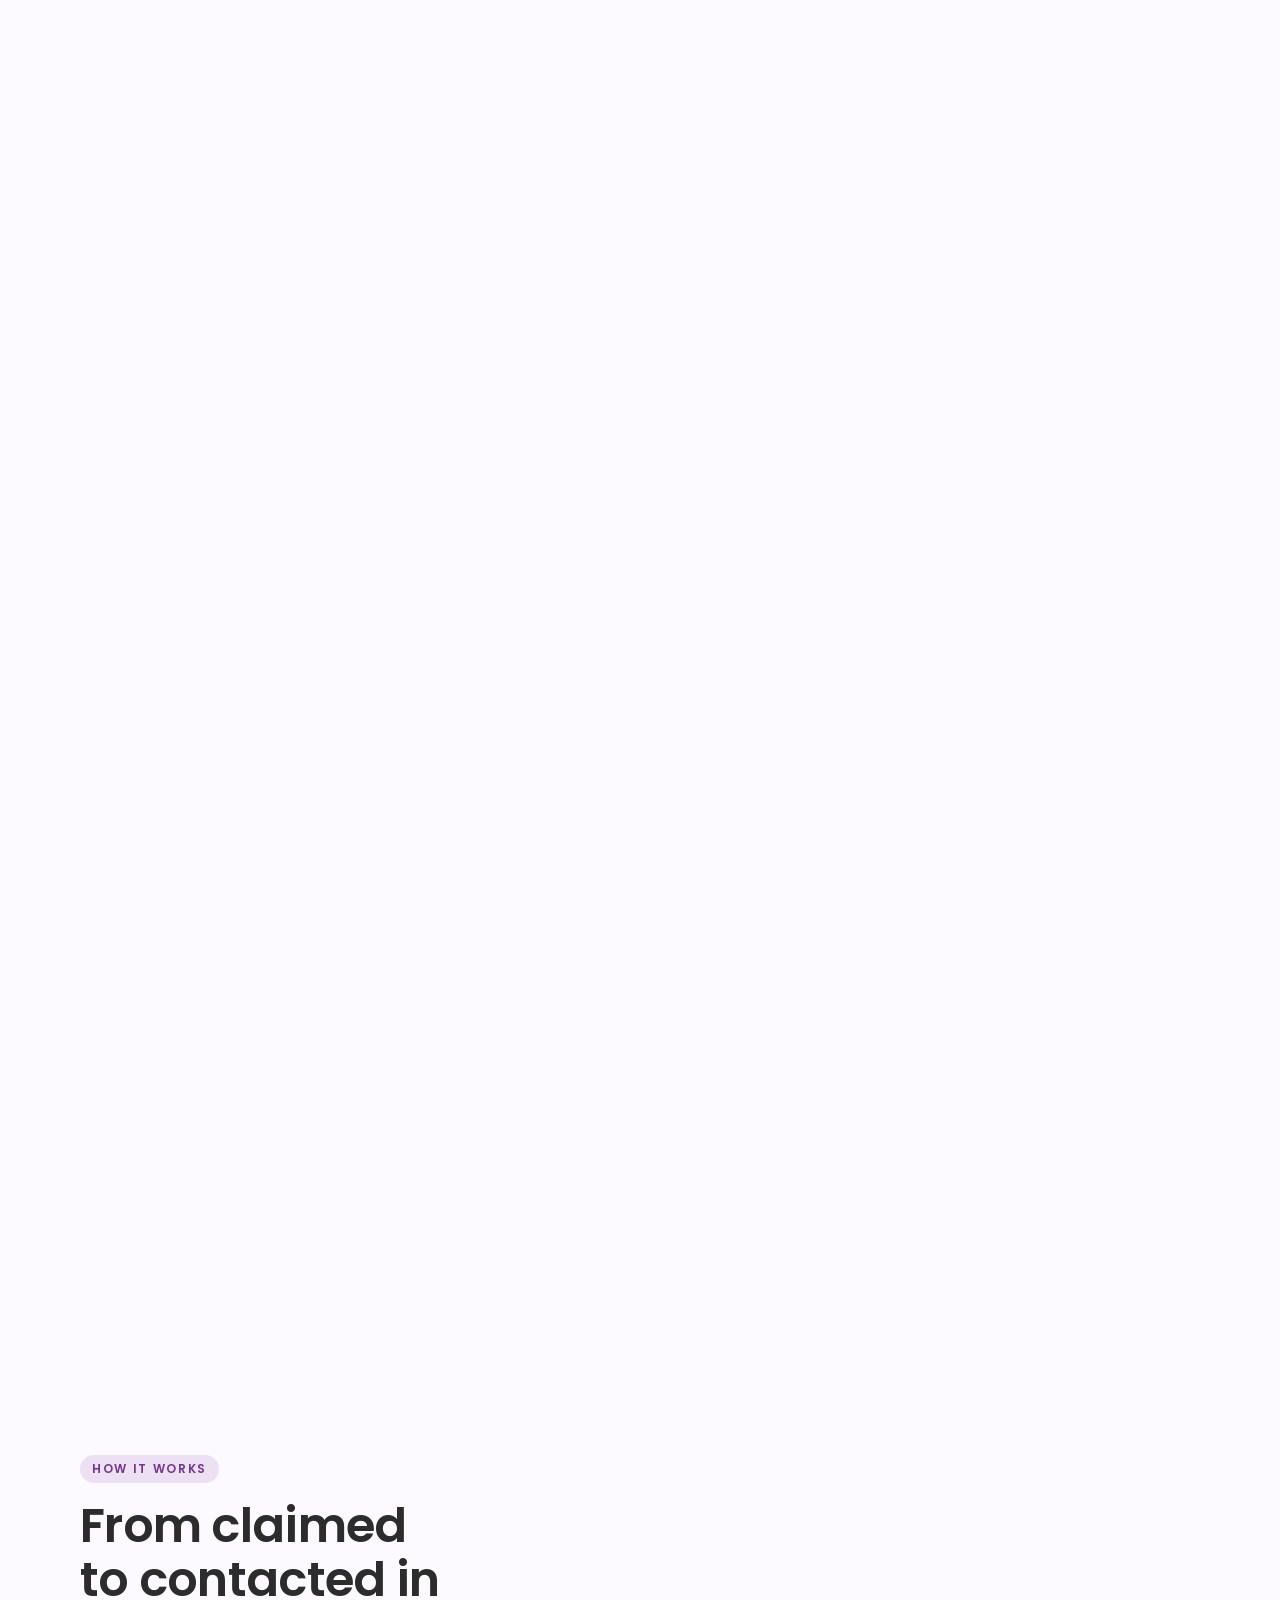
==== commit efadebde: "Pia's Oct 8 copy and the 1-month-free offer pop-up Hero, Discovery, Connections, Reviews and finale " ====
--- a/index.html
+++ b/index.html
@@ -5,11 +5,11 @@
 <meta name="viewport" content="width=device-width, initial-scale=1, viewport-fit=cover">
 <meta name="robots" content="noindex, nofollow">
 <title>bttrfly Studio for Business</title>
-<meta name="description" content="Parents in your neighbourhood use bttrfly to find care, classes and services. Claim your free bttrfly page, answer families' messages and get introduced by Emmy, our AI Parenting Assistant.">
+<meta name="description" content="Manage your presence, connect with families, and understand your engagement with bttrfly Studio&mdash;the business platform for family-centered brands and providers.">
 <meta name="theme-color" content="#fbf0dd">
 <meta property="og:type" content="website">
-<meta property="og:title" content="Families nearby are already looking for you | bttrfly Studio">
-<meta property="og:description" content="Claim your free bttrfly page and hear from families in your neighbourhood.">
+<meta property="og:title" content="Built for your business. Designed around families. | bttrfly Studio">
+<meta property="og:description" content="Bring your business into a network built around family life, with the tools to manage your presence and build meaningful connections.">
 <meta property="og:image" content="https://bttrfly-mvp.github.io/studio-preview/assets/og.jpg">
 <meta property="og:url" content="https://bttrfly-mvp.github.io/studio-preview/">
 <meta name="twitter:card" content="summary_large_image">
@@ -37,20 +37,20 @@
 </header>
 
 <main id="top">
-  <section class="film" id="film" aria-label="A walk through a bttrfly neighbourhood">
+  <section class="film" id="film" aria-label="A walk through a bttrfly neighborhood">
     <div class="stage">
       <div class="film-videos" id="film-videos" aria-hidden="true"></div>
-      <img class="film-poster" id="film-poster" src="assets/film/stop-0-d.jpg" alt="A floating neighbourhood of family businesses: a rainbow preschool, a music studio, a playground, a cafe and family homes">
+      <img class="film-poster" id="film-poster" src="assets/film/stop-0-d.jpg" alt="A floating neighborhood of family businesses: a rainbow preschool, a music studio, a playground, a cafe and family homes">
       <div class="film-bar" id="film-bar"></div>
 
       <div class="film-cards">
         <article class="fcard hero" data-stop="0">
           <span class="kicker">bttrfly Studio &middot; for local family businesses</span>
-          <h1>Families nearby are already looking for you.</h1>
-          <p>Parents in New York use bttrfly to find care, classes and services for their kids. Make sure they find you.</p>
+          <h1>Built for your business. Designed around families.</h1>
+          <p>Manage your presence, connect with families, and understand your engagement with bttrfly Studio&mdash;the business platform for family-centered brands and providers.</p>
           <div class="actions">
-            <a class="btn solid" href="https://bttrfly.studio/auth/business-signup">Claim your free profile</a>
-            <a class="btn line" href="#plans">See plans</a>
+            <a class="btn solid" href="https://bttrfly.studio/auth/business-signup">Get started</a>
+            <a class="btn line" href="#how">Explore Studio</a>
           </div>
         </article>
 
@@ -61,31 +61,31 @@
         </article>
 
         <article class="fcard left" data-stop="2">
-          <span class="kicker">02 &middot; Emmy</span>
-          <h2>Emmy points families to you.</h2>
-          <p>When parents ask Emmy, our AI Parenting Assistant, for help, she introduces nearby Founding Members who fit what they need.</p>
+          <span class="kicker">02 &middot; Discovery</span>
+          <h2>Meaningful discovery starts with a better match.</h2>
+          <p>Your profile gives Emmy, bttrfly's <span class="nowrap">AI co-parent</span>, the information she needs to recommend your business when it fits a family's needs.</p>
           <div class="demo" aria-label="Example conversation">
-            <span class="demo-label">Example</span>
-            <div class="bubble parent">Any music classes near us for a 5 year old?</div>
-            <div class="bubble emmy">Here's one families nearby love:</div>
-            <div class="biz"><span class="biz-mono">LN</span><span><b>Little Notes Music Studio</b><small>Founding Member &middot; 0.4 mi away</small></span></div>
+            <span class="demo-label">Ask Emmy</span>
+            <div class="bubble parent"><b class="who">Parent</b>I'm looking for a beginner music class nearby for my 5 year old.</div>
+            <div class="bubble emmy"><b class="who">Emmy</b>Little Notes offers beginner classes for ages 4&ndash;6, just around the corner. Take a look at their profile.</div>
+            <div class="biz"><span class="biz-mono">LN</span><span><b>Little Notes Music Studio</b><small>Music classes &middot; Ages 4&ndash;6 &middot; 0.4 mi away</small></span></div>
           </div>
         </article>
 
         <article class="fcard left" data-stop="3">
-          <span class="kicker">03 &middot; Inquiries</span>
-          <h2>Inquiries come straight to you.</h2>
-          <p>Families message you from your page and you reply right in Studio, free. Founding Members also get tour requests, a leads board and email alerts.</p>
+          <span class="kicker">03 &middot; Connections</span>
+          <h2>Every inquiry. A new possibility.</h2>
+          <p>Manage family conversations in Studio, answer questions, and guide interest toward the next step.</p>
           <div class="demo" aria-label="Example inquiry">
             <span class="demo-label">Example</span>
-            <div class="toast"><span class="dot"></span><span><b>New inquiry from Sarah</b>Do you have a trial class this Saturday for Mia (5)?</span></div>
+            <div class="toast"><span class="dot"></span><span><b>New inquiry from Sunflower &amp; Moonchild</b>Do you have a trial class this Saturday for my son&nbsp;(5)?</span></div>
           </div>
         </article>
 
         <article class="fcard right" data-stop="4">
           <span class="kicker">04 &middot; Reviews</span>
-          <h2>Reviews parents trust.</h2>
-          <p>Families leave reviews on your page, and parents nearby read them before they reach out.</p>
+          <h2>Let your reputation speak.</h2>
+          <p>Bring family experiences into view with reviews that help others get to know your business and feel confident reaching out.</p>
           <div class="demo" aria-label="Example review">
             <span class="demo-label">Example</span>
             <div class="stars" aria-label="5 out of 5 stars"><svg viewBox="0 0 20 20" aria-hidden="true"><path d="M10 1.5l2.6 5.3 5.9.9-4.2 4.1 1 5.8L10 14.9l-5.3 2.7 1-5.8L1.5 7.7l5.9-.9z"/></svg><svg viewBox="0 0 20 20" aria-hidden="true"><path d="M10 1.5l2.6 5.3 5.9.9-4.2 4.1 1 5.8L10 14.9l-5.3 2.7 1-5.8L1.5 7.7l5.9-.9z"/></svg><svg viewBox="0 0 20 20" aria-hidden="true"><path d="M10 1.5l2.6 5.3 5.9.9-4.2 4.1 1 5.8L10 14.9l-5.3 2.7 1-5.8L1.5 7.7l5.9-.9z"/></svg><svg viewBox="0 0 20 20" aria-hidden="true"><path d="M10 1.5l2.6 5.3 5.9.9-4.2 4.1 1 5.8L10 14.9l-5.3 2.7 1-5.8L1.5 7.7l5.9-.9z"/></svg><svg viewBox="0 0 20 20" aria-hidden="true"><path d="M10 1.5l2.6 5.3 5.9.9-4.2 4.1 1 5.8L10 14.9l-5.3 2.7 1-5.8L1.5 7.7l5.9-.9z"/></svg></div>
@@ -96,7 +96,7 @@
         <article class="fcard right" data-stop="5">
           <span class="kicker">05 &middot; Insights</span>
           <h2>See what's working.</h2>
-          <p>Founding Members see how many families viewed, saved and contacted them, and how they found them.</p>
+          <p>See how many families viewed, saved and contacted you, and how they found you.</p>
           <div class="demo" aria-label="Example insights">
             <span class="demo-label">Example &middot; last 30 days</span>
             <div class="stats"><div><b>1,284</b><small>Profile views</small></div><div><b>96</b><small>Saves</small></div><div><b>23</b><small>Inquiries</small></div></div>
@@ -105,16 +105,16 @@
 
         <article class="fcard finale" data-stop="6">
           <span class="kicker">Join bttrfly Studio</span>
-          <h2>Be the business families find first.</h2>
-          <p>Claim your free page today. Become a Founding Member for $9.99 a month whenever you're ready.</p>
+          <h2>Your next chapter starts in Studio.</h2>
+          <p>Bring your business into a network built around family life, with the tools to manage your presence and build meaningful connections.</p>
           <div class="actions">
-            <a class="btn solid" href="https://bttrfly.studio/auth/business-signup">Claim your free profile</a>
-            <a class="btn light" href="#plans">Compare plans</a>
-          </div>
-        </article>
-      </div>
-
-      <div class="film-hint" id="film-hint">Scroll to explore the neighbourhood<i></i></div>
+            <a class="btn solid" href="https://bttrfly.studio/auth/business-signup">Get started</a>
+            <a class="btn light" href="#how">Explore Studio</a>
+          </div>
+        </article>
+      </div>
+
+      <div class="film-hint" id="film-hint">Scroll to explore the neighborhood<i></i></div>
     </div>
   </section>
 
@@ -142,7 +142,7 @@
           <ul>
             <li>Your page in the bttrfly app and on the web</li>
             <li>Photos, story, location, links, logo and cover</li>
-            <li>Listed in your neighbourhood's resources</li>
+            <li>Listed in your neighborhood's resources</li>
             <li>Messages from families, answered in Studio</li>
             <li>Reviews from local families on your page</li>
           </ul>
@@ -221,6 +221,27 @@
 
 <div class="curtain" id="curtain" aria-hidden="true"><img src="assets/bttrfly-logo.svg" alt=""><span></span></div>
 
+<!-- The limited-time offer. site.js opens it once a visit; a link to #offer opens it any time.
+     Change the deal here and the code in <code>. -->
+<dialog class="offer" id="offer" aria-labelledby="offer-title" aria-describedby="offer-lead">
+  <div class="offer-card" tabindex="-1" autofocus>
+    <button class="offer-close" type="button" aria-label="Close"><svg viewBox="0 0 16 16" aria-hidden="true"><path d="M3 3l10 10M13 3L3 13"/></svg></button>
+    <span class="offer-brand"><img src="assets/wordmark.svg" alt="bttrfly"><span>Studio</span></span>
+    <p class="offer-kicker">Limited-time offer</p>
+    <h2 id="offer-title">Get Founding Membership <em>free for 1 month</em></h2>
+    <p class="offer-lead" id="offer-lead">Emmy introductions, tour requests, a leads board, insights and more for your business.</p>
+    <div class="offer-code">
+      <span><small>Your redeem code</small><code>STUDIO1MONTH</code></span>
+      <button class="offer-copy" type="button" aria-live="polite">Copy</button>
+    </div>
+    <p class="offer-fine">Enter it at checkout. Only $9.99/month after. Cancel anytime.</p>
+    <div class="offer-actions">
+      <a class="btn solid" href="https://bttrfly.studio/auth/business-signup">Get started</a>
+      <a class="offer-plans" href="#plans">View plans</a>
+    </div>
+  </div>
+</dialog>
+
 <script src="assets/film/film-config.js"></script>
 <script src="assets/film.js"></script>
 <script src="assets/site.js"></script>
--- a/assets/site.css
+++ b/assets/site.css
@@ -46,6 +46,7 @@
 a { color: inherit; }
 h1, h2, h3 { font-family: var(--display); font-weight: 600; letter-spacing: -0.015em; line-height: 1.12; text-wrap: balance; margin: 0; }
 p { margin: 0; }
+.nowrap { white-space: nowrap; }
 
 .skip { position: absolute; left: -999px; top: 8px; z-index: 70; padding: 10px 16px; border-radius: 999px; background: var(--purple); color: #fff; text-decoration: none; }
 .skip:focus { left: 16px; }
@@ -126,6 +127,8 @@
 .bubble { max-width: 88%; padding: 10px 13px; border-radius: 16px; }
 .bubble.parent { justify-self: end; background: var(--lavender); color: var(--ink); border-bottom-right-radius: 6px; }
 .bubble.emmy { justify-self: start; background: var(--emmy-wash); color: var(--ink); border-bottom-left-radius: 6px; }
+.bubble .who { display: block; margin-bottom: 2px; font: 600 11px/1.3 var(--display); letter-spacing: .04em; color: var(--purple-deep); }
+.bubble.emmy .who { color: var(--emmy); }
 .biz { display: flex; align-items: center; gap: 12px; padding: 10px; border-radius: 14px; box-shadow: inset 0 0 0 1px var(--stroke); }
 .biz-mono { flex: none; width: 40px; height: 40px; border-radius: 50%; display: grid; place-items: center; background: var(--blush); color: var(--purple-deep); font: 600 15px/1 var(--display); }
 .biz b { display: block; font: 600 14px/1.3 var(--display); }
@@ -141,6 +144,18 @@
 .stats div { padding: 10px; border-radius: 12px; background: var(--canvas); box-shadow: inset 0 0 0 1px var(--stroke); }
 .stats b { display: block; font: 600 20px/1.1 var(--display); font-variant-numeric: tabular-nums; color: var(--purple-deep); }
 .stats small { color: var(--muted); font-size: 12px; }
+/* Shorter desktop windows: tighter cards, so the tallest one (Emmy's, with its example) still
+   clears the header; on the shortest the examples go, as they do on phones. */
+@media (min-width: 721px) and (max-height: 760px) {
+  .fcard { padding: 22px 26px; }
+  .fcard h1 { font-size: clamp(30px, 3.4vw, 44px); }
+  .fcard h2 { font-size: clamp(23px, 2.3vw, 30px); }
+  .fcard p { font-size: 15px; line-height: 1.55; }
+  .demo { margin-top: 14px; padding: 12px; gap: 8px; font-size: 13px; }
+}
+@media (min-width: 721px) and (max-height: 680px) {
+  .demo { display: none; }
+}
 
 /* Sections after the film */
 .section { padding-block: clamp(64px, 10vw, 120px); padding-inline: var(--gutter); }
@@ -221,6 +236,48 @@
 .curtain span:empty { display: none; }
 @keyframes curtain-flutter { from { transform: translateY(4px) rotate(-4deg); } to { transform: translateY(-6px) rotate(4deg); } }
 
+/* The offer pop-up. The dialog fills the screen (so a click beside the card closes it, and a
+   card taller than the screen scrolls); the card is the purple band of the closing section,
+   with the deal in business yellow. */
+.offer { position: fixed; inset: 0; width: 100%; height: 100%; max-width: none; max-height: none; margin: 0; padding: 16px; border: 0; background: transparent; color: #fff; overflow: auto; overscroll-behavior: contain; }
+.offer[open] { display: grid; }
+.offer::backdrop { background: rgba(31, 18, 48, 0.58); }
+.offer-card { position: relative; margin: auto; width: min(500px, 100%); padding: 34px 32px 28px; border-radius: 28px; overflow: hidden; display: grid; justify-items: center; gap: 14px; text-align: center; background: linear-gradient(155deg, var(--purple) 0%, var(--purple-nav) 100%); box-shadow: 0 30px 80px rgba(40, 0, 50, 0.45); }
+.offer-card::before, .offer-card::after { content: ""; position: absolute; border-radius: 50%; filter: blur(50px); opacity: .45; pointer-events: none; }
+.offer-card::before { width: 260px; height: 260px; left: -110px; top: -130px; background: var(--periwinkle); }
+.offer-card::after { width: 240px; height: 240px; right: -110px; bottom: -130px; background: var(--coral); }
+.offer-card > * { position: relative; z-index: 1; }
+.offer-close { position: absolute; top: 14px; right: 14px; width: 38px; height: 38px; display: grid; place-items: center; border: 0; border-radius: 50%; background: rgba(255, 255, 255, 0.16); color: #fff; cursor: pointer; transition: background-color .2s ease; }
+.offer-close:hover { background: rgba(255, 255, 255, 0.3); }
+.offer-close svg { width: 14px; height: 14px; fill: none; stroke: currentColor; stroke-width: 2.2; stroke-linecap: round; }
+.offer-brand { display: inline-flex; align-items: center; gap: 10px; padding: 9px 15px; border-radius: 999px; background: #fff; box-shadow: 0 8px 22px rgba(40, 0, 50, 0.2); }
+.offer-brand img { height: 22px; width: auto; }
+.offer-brand span { font: 500 11px/1 var(--display); color: var(--purple-deep); letter-spacing: .06em; text-transform: uppercase; padding-left: 10px; border-left: 1px solid var(--line); }
+.offer-kicker { margin-top: 4px; font: 600 12px/1.2 var(--display); letter-spacing: .14em; text-transform: uppercase; color: var(--business); }
+.offer h2 { font-size: clamp(28px, 3.4vw, 38px); }
+.offer h2 em { display: block; font-style: normal; color: var(--business); }
+.offer-lead { max-width: 36ch; color: rgba(255, 255, 255, 0.88); }
+.offer-code { width: 100%; margin-top: 6px; display: flex; align-items: center; justify-content: space-between; gap: 12px; padding: 12px 12px 12px 20px; border-radius: 18px; border: 2px dashed rgba(255, 255, 255, 0.55); background: rgba(255, 255, 255, 0.1); text-align: left; }
+.offer-code small { display: block; font: 500 11px/1.2 var(--display); letter-spacing: .1em; text-transform: uppercase; color: rgba(255, 255, 255, 0.78); }
+.offer-code code { display: block; margin-top: 5px; font: 600 21px/1.1 var(--display); letter-spacing: .08em; color: #fff; user-select: all; -webkit-user-select: all; overflow-wrap: anywhere; }
+.offer-copy { flex: none; min-width: 84px; min-height: 42px; padding: 0 18px; border: 0; border-radius: 999px; background: #fff; color: var(--purple-deep); font: 600 14px/1 var(--display); cursor: pointer; transition: transform .2s var(--ease-out); }
+.offer-copy:hover { transform: translateY(-1px); }
+.offer-fine { font-size: 13px; color: rgba(255, 255, 255, 0.8); }
+.offer-actions { display: flex; flex-wrap: wrap; align-items: center; justify-content: center; gap: 6px 24px; margin-top: 6px; }
+.offer .btn.solid { min-width: 180px; background: var(--business); color: var(--ink); box-shadow: 0 10px 26px rgba(40, 0, 50, 0.25); }
+.offer .btn.solid:hover { background: #ffd84f; }
+.offer-plans { padding: 12px 4px; font: 600 13px/1 var(--display); letter-spacing: .1em; text-transform: uppercase; color: #fff; text-decoration: none; }
+.offer-plans:hover { text-decoration: underline; text-underline-offset: 4px; }
+.offer :focus-visible { outline: 3px solid var(--business); outline-offset: 3px; }
+.offer-card:focus { outline: none; } /* it takes focus when the dialog opens, so readers start at the top */
+.offer[open] .offer-card { animation: offer-in .55s var(--ease-out) both; }
+.offer[open]::backdrop { animation: offer-fade .35s ease both; }
+.offer.leaving .offer-card { animation: offer-out .2s ease both; }
+.offer.leaving::backdrop { animation: offer-fade .2s ease reverse both; }
+@keyframes offer-in { from { opacity: 0; transform: translateY(26px) scale(.96); } }
+@keyframes offer-out { to { opacity: 0; transform: translateY(12px) scale(.98); } }
+@keyframes offer-fade { from { opacity: 0; } }
+
 @media (max-width: 720px) {
   .nav-pills, .brand span { display: none; }
   .brand { padding: 9px 14px; }
@@ -233,10 +290,16 @@
   .fcard p { font-size: 15px; }
   .demo { display: none; }
   .film.live .film-hint { bottom: auto; top: calc(78px + env(safe-area-inset-top, 0px)); }
+  .offer { padding: 12px; }
+  .offer-card { padding: 30px 20px 22px; border-radius: 24px; gap: 12px; }
+  .offer h2 { font-size: 27px; }
+  .offer-code { padding-left: 16px; }
+  .offer-code code { font-size: 18px; }
 }
 
 @media (prefers-reduced-motion: reduce) {
   .btn, .film-poster, .nav-glow, .curtain, .faq details, .faq summary::after { transition: none; }
   .film-hint i, .curtain img { animation: none; }
+  .offer[open] .offer-card, .offer[open]::backdrop, .offer.leaving .offer-card, .offer.leaving::backdrop { animation: none; }
   .reveal { opacity: 1; transform: none; transition: none; }
 }
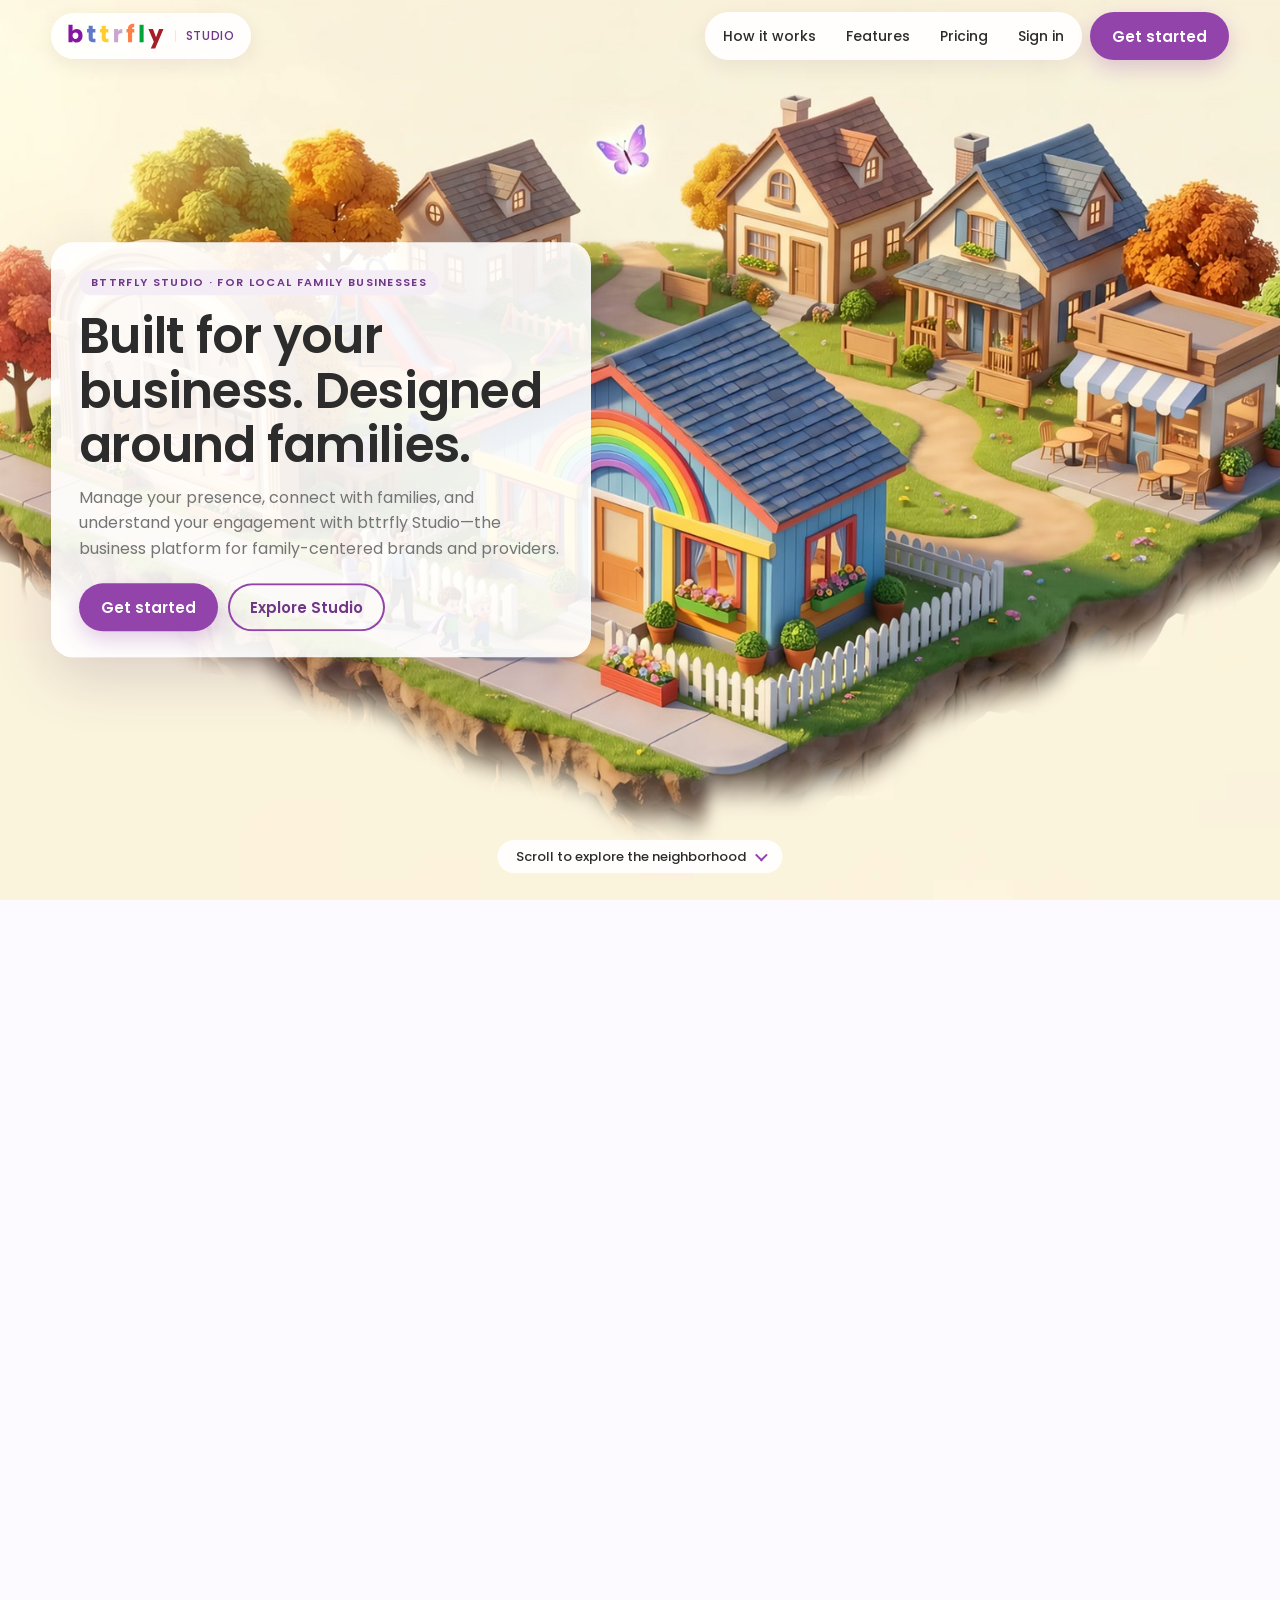
==== commit 2f6d57c4: "Pia's final rewrite: Features, a pricing page, her FAQ, and no roots - Nav: How it works, Features, " ====
--- a/index.html
+++ b/index.html
@@ -21,7 +21,7 @@
 </head>
 <body>
 <!--CONTENT-START-->
-<a class="skip" href="#plans">Skip to plans</a>
+<a class="skip" href="#how">Skip to how it works</a>
 
 <header class="nav">
   <a class="brand" href="#top" aria-label="bttrfly Studio home"><img src="assets/wordmark.svg" alt="bttrfly"><span>Studio</span></a>
@@ -29,10 +29,11 @@
     <div class="nav-pills">
       <span class="nav-glow" aria-hidden="true"></span>
       <a class="text" href="#how">How it works</a>
-      <a class="text" href="#plans">Plans</a>
+      <a class="text" href="#features">Features</a>
+      <a class="text" href="pricing.html">Pricing</a>
       <a class="text" href="https://bttrfly.studio/auth/login">Sign in</a>
     </div>
-    <a class="btn solid" href="https://bttrfly.studio/auth/business-signup">Claim your profile</a>
+    <a class="btn solid" href="https://bttrfly.studio/auth/business-signup" data-offer>Get started</a>
   </nav>
 </header>
 
@@ -41,6 +42,7 @@
     <div class="stage">
       <div class="film-videos" id="film-videos" aria-hidden="true"></div>
       <img class="film-poster" id="film-poster" src="assets/film/stop-0-d.jpg" alt="A floating neighborhood of family businesses: a rainbow preschool, a music studio, a playground, a cafe and family homes">
+      <div class="film-mist" id="film-mist" aria-hidden="true"></div>
       <div class="film-bar" id="film-bar"></div>
 
       <div class="film-cards">
@@ -49,15 +51,15 @@
           <h1>Built for your business. Designed around families.</h1>
           <p>Manage your presence, connect with families, and understand your engagement with bttrfly Studio&mdash;the business platform for family-centered brands and providers.</p>
           <div class="actions">
-            <a class="btn solid" href="https://bttrfly.studio/auth/business-signup">Get started</a>
+            <a class="btn solid" href="https://bttrfly.studio/auth/business-signup" data-offer>Get started</a>
             <a class="btn line" href="#how">Explore Studio</a>
           </div>
         </article>
 
         <article class="fcard right" data-stop="1">
-          <span class="kicker">01 &middot; Your page</span>
-          <h2>Your page may already be waiting.</h2>
-          <p>We've added many local family businesses so parents can find them. Claim yours free, add your photos and story, and you're live.</p>
+          <span class="kicker">01 &middot; Your business profile</span>
+          <h2>Your business, beautifully presented.</h2>
+          <p>Create a complete picture of what you offer. Manage your photos, services, and business details in Studio, giving families a clear introduction to your business.</p>
         </article>
 
         <article class="fcard left" data-stop="2">
@@ -95,8 +97,8 @@
 
         <article class="fcard right" data-stop="5">
           <span class="kicker">05 &middot; Insights</span>
-          <h2>See what's working.</h2>
-          <p>See how many families viewed, saved and contacted you, and how they found you.</p>
+          <h2>Your next chapter starts in Studio.</h2>
+          <p>Bring your business into a network built around family life, with the tools to manage your presence and build meaningful connections.</p>
           <div class="demo" aria-label="Example insights">
             <span class="demo-label">Example &middot; last 30 days</span>
             <div class="stats"><div><b>1,284</b><small>Profile views</small></div><div><b>96</b><small>Saves</small></div><div><b>23</b><small>Inquiries</small></div></div>
@@ -105,10 +107,8 @@
 
         <article class="fcard finale" data-stop="6">
           <span class="kicker">Join bttrfly Studio</span>
-          <h2>Your next chapter starts in Studio.</h2>
-          <p>Bring your business into a network built around family life, with the tools to manage your presence and build meaningful connections.</p>
           <div class="actions">
-            <a class="btn solid" href="https://bttrfly.studio/auth/business-signup">Get started</a>
+            <a class="btn solid" href="https://bttrfly.studio/auth/business-signup" data-offer>Get started</a>
             <a class="btn light" href="#how">Explore Studio</a>
           </div>
         </article>
@@ -121,75 +121,69 @@
   <section class="section how" id="how">
     <div class="inner">
       <p class="eyebrow">How it works</p>
-      <h2>From claimed to contacted in an afternoon.</h2>
-      <p class="lead">bttrfly is the family app parents in New York use to find the people, places and support their family needs. Studio is where your business shows up in it.</p>
+      <h2 class="lines"><span>Your business belongs here.</span> <span>Getting started is simple.</span></h2>
+      <p class="lead">Set up your presence on bttrfly and manage your connections with families through Studio.</p>
       <div class="steps">
-        <div class="step"><h3>Claim your page</h3><p>Use the link we sent you, or sign up in a minute. Claiming and keeping your page is free.</p></div>
-        <div class="step"><h3>Make it yours</h3><p>Add your photos, your story, your location and your links, so parents see who you are before they ask.</p></div>
-        <div class="step"><h3>Hear from families</h3><p>Parents message you from your page. You reply in Studio and get an alert in the bttrfly app when someone reaches out.</p></div>
-      </div>
-    </div>
-  </section>
-
-  <section class="section" id="plans">
-    <div class="inner">
-      <p class="eyebrow">Plans</p>
-      <h2>Start free. Grow when you're ready.</h2>
-      <div class="plans">
-        <article class="plan">
-          <div class="plan-head"><h3>Free</h3><span class="tag">Forever</span></div>
-          <div class="price">$0 <small>per month</small></div>
-          <ul>
-            <li>Your page in the bttrfly app and on the web</li>
-            <li>Photos, story, location, links, logo and cover</li>
-            <li>Listed in your neighborhood's resources</li>
-            <li>Messages from families, answered in Studio</li>
-            <li>Reviews from local families on your page</li>
-          </ul>
-          <a class="btn line" href="https://bttrfly.studio/auth/business-signup">Claim your free profile</a>
-        </article>
-        <article class="plan featured">
-          <div class="plan-head"><h3>Founding Membership</h3><span class="tag">Founding rate</span></div>
-          <div class="price">$9.99 <small>per month</small></div>
-          <ul>
-            <li>Everything in Free</li>
-            <li>Emmy can introduce you to families looking for what you offer</li>
-            <li>Tour requests, a leads board and email alerts</li>
-            <li>Insights: views, saves, inquiries and how families found you</li>
-            <li>Programs, pricing, schedules, FAQs and more photos on your page</li>
-            <li>Reply to your reviews</li>
-          </ul>
-          <a class="btn solid" href="https://bttrfly.studio/auth/business-signup">Become a Founding Member</a>
-          <p class="note">Sign up free first, then upgrade from your Studio plan page.</p>
-        </article>
-      </div>
+        <div class="step"><h3>Claim or create your profile</h3><p>Claim your existing business profile or create one to join the bttrfly network.</p></div>
+        <div class="step"><h3>Make your business stand out</h3><p>Add your photos, story, and business details so families can understand what makes you a fit.</p></div>
+        <div class="step"><h3>Start building connections</h3><p>Receive family inquiries and manage your conversations directly in Studio.</p></div>
+      </div>
+    </div>
+  </section>
+
+  <section class="section features" id="features">
+    <div class="inner">
+      <p class="eyebrow">Features</p>
+      <h2 class="lines"><span>Your business tools.</span> <span>Together in Studio.</span></h2>
+      <p class="lead">Manage your presence, stay on top of family conversations, and explore tools that help you understand engagement.</p>
+      <figure class="studio-shot">
+        <div class="window">
+          <div class="window-bar" aria-hidden="true"><i></i><i></i><i></i><span>bttrfly.studio</span></div>
+          <div class="window-view">
+            <img src="assets/studio-home-1200.webp" srcset="assets/studio-home-1200.webp 1200w, assets/studio-home-2400.webp 2400w" sizes="(min-width: 1180px) 1120px, calc(100vw - 32px)" width="1200" height="750" loading="lazy" decoding="async" alt="The Studio home screen for a music studio: four open inquiries, 1,284 profile views, 96 saves, this week's family activity and a finished business profile.">
+            <span class="pin" style="--x: 63.4%; --y: 35%;" aria-hidden="true">1</span>
+            <span class="pin" style="--x: 11.4%; --y: 35%;" aria-hidden="true">2</span>
+            <span class="pin" style="--x: 11.4%; --y: 53.2%;" aria-hidden="true">3</span>
+          </div>
+        </div>
+      </figure>
+      <ol class="feature-list">
+        <li><b>Profile management</b><span>Keep your business information current.</span></li>
+        <li><b>Family conversations</b><span>Manage inquiries in one place.</span></li>
+        <li><b>Engagement insights</b><span>Understand views, saves, and inquiries.</span></li>
+      </ol>
+      <p class="features-more"><a href="pricing.html">View pricing</a><span>Feature availability varies by plan.</span></p>
     </div>
   </section>
 
   <section class="section faq" id="faq">
     <div class="inner">
       <p class="eyebrow">Questions</p>
-      <h2>What businesses ask us.</h2>
+      <h2>A few things to know</h2>
       <div class="faq-list">
         <details>
-          <summary>Is it really free?</summary>
-          <p>Yes. Claiming your page, keeping it up to date, and answering families' messages are all free. Founding Membership is $9.99 a month and adds Emmy introductions, tour requests, leads, email alerts and insights.</p>
+          <summary>What is bttrfly Studio?</summary>
+          <p>Studio is bttrfly&rsquo;s web-based platform for businesses. It brings profile management, family conversations, and tools for discovery and engagement together in one workspace.</p>
+        </details>
+        <details>
+          <summary>Who is Studio for?</summary>
+          <p>Studio is built for family-centered businesses, brands, and providers&mdash;from childcare and enrichment to wellness, household services, travel, and more.</p>
         </details>
         <details>
           <summary>Why is my business already on bttrfly?</summary>
-          <p>We've added many local family businesses so parents can find them in the app. Your page can't receive messages until you claim it, so claim it to take it over, correct anything, and start hearing from families.</p>
-        </details>
-        <details>
-          <summary>Who are the families on bttrfly?</summary>
-          <p>Parents in New York City who use the bttrfly iPhone app to find care, classes and services, ask Emmy everyday questions, and connect with other parents nearby.</p>
-        </details>
-        <details>
-          <summary>How does Emmy decide who to recommend?</summary>
-          <p>Emmy introduces claimed Founding Members whose page matches what a parent asked for, and ranks businesses closer to the family higher.</p>
+          <p>We&rsquo;ve added business profiles to help families discover relevant resources. Claiming yours lets you update your information, personalize your profile, and receive messages from families.</p>
+        </details>
+        <details>
+          <summary>How does Emmy help families discover my business?</summary>
+          <p>Emmy uses business profile information to identify relevant options for a family&rsquo;s request. A complete, up-to-date profile helps her understand what you offer. Emmy discovery is available through the paid plan.</p>
         </details>
         <details>
           <summary>How do families contact me?</summary>
-          <p>From the message button on your page, in the app or on the web. Messages arrive in Studio, where you reply. You get an alert in the bttrfly app on every plan, and Founding Members also get email alerts and a leads board.</p>
+          <p>Families can message you through your claimed business profile in the app or on the web. You receive and reply to those messages in Studio.</p>
+        </details>
+        <details>
+          <summary>Can I get started for free?</summary>
+          <p>Yes. You can claim or create your profile, update your core business information, and reply to family messages for free. Additional discovery, lead management, and insight tools are available through the paid plan.</p>
         </details>
       </div>
     </div>
@@ -197,11 +191,11 @@
 
   <section class="section closing">
     <div class="inner">
-      <img class="mark" src="assets/bttrfly-logo.svg" alt="">
-      <h2>Families nearby are looking. Be there when they do.</h2>
-      <p>It takes a minute to claim your page, and it's free.</p>
+      <img class="mark app" src="assets/app-icon.png" alt="" width="96" height="96">
+      <h2 class="lines"><span>You support families.</span> <span>Studio supports your business.</span></h2>
+      <p>Manage your presence. Build meaningful connections. Bring it together in bttrfly Studio.</p>
       <div class="actions">
-        <a class="btn solid" href="https://bttrfly.studio/auth/business-signup">Claim your free profile</a>
+        <a class="btn solid" href="https://bttrfly.studio/auth/business-signup">Claim your profile</a>
         <a class="btn light" href="https://bttrfly.studio/auth/login">Sign in to Studio</a>
       </div>
     </div>
@@ -212,6 +206,7 @@
   <div class="inner">
     <span>&copy; 2026 bttrfly. Where family life connects.</span>
     <nav aria-label="Footer">
+      <a href="pricing.html">Pricing</a>
       <a href="https://bttrfly.app">bttrfly.app</a>
       <a href="https://apps.apple.com/us/app/bttrfly-family-app/id6502389798">For families: get the app</a>
       <a href="https://bttrfly.studio/auth/login">Studio sign in</a>
@@ -221,28 +216,29 @@
 
 <div class="curtain" id="curtain" aria-hidden="true"><img src="assets/bttrfly-logo.svg" alt=""><span></span></div>
 
-<!-- The limited-time offer. site.js opens it once a visit; a link to #offer opens it any time.
-     Change the deal here and the code in <code>. -->
+<!-- The Studio offer. site.js shows it once a visit: the first time a "Get started" button
+     (data-offer) is clicked, or on arriving at the pricing page. A link to #offer opens it any
+     time. Change the deal here and the code in <code>; the same dialog is in pricing.html. -->
 <dialog class="offer" id="offer" aria-labelledby="offer-title" aria-describedby="offer-lead">
   <div class="offer-card" tabindex="-1" autofocus>
     <button class="offer-close" type="button" aria-label="Close"><svg viewBox="0 0 16 16" aria-hidden="true"><path d="M3 3l10 10M13 3L3 13"/></svg></button>
     <span class="offer-brand"><img src="assets/wordmark.svg" alt="bttrfly"><span>Studio</span></span>
-    <p class="offer-kicker">Limited-time offer</p>
-    <h2 id="offer-title">Get Founding Membership <em>free for 1 month</em></h2>
-    <p class="offer-lead" id="offer-lead">Emmy introductions, tour requests, a leads board, insights and more for your business.</p>
+    <h2 id="offer-title">Explore more with Studio. <em>Your first month, on us.</em></h2>
+    <p class="offer-lead" id="offer-lead">Access Emmy discovery, tour requests, lead management, and engagement insights for your business.</p>
     <div class="offer-code">
-      <span><small>Your redeem code</small><code>STUDIO1MONTH</code></span>
-      <button class="offer-copy" type="button" aria-live="polite">Copy</button>
-    </div>
-    <p class="offer-fine">Enter it at checkout. Only $9.99/month after. Cancel anytime.</p>
+      <span><small>Your offer code</small><code>1MONTHSTUDIO</code></span>
+      <button class="offer-copy" type="button" aria-live="polite">Copy code</button>
+    </div>
+    <p class="offer-fine">Apply at checkout. After your complimentary month, your subscription renews at $9.99/month. Your Founding Rate stays set for life. Cancel anytime.</p>
     <div class="offer-actions">
       <a class="btn solid" href="https://bttrfly.studio/auth/business-signup">Get started</a>
-      <a class="offer-plans" href="#plans">View plans</a>
+      <a class="offer-plans" href="pricing.html">View pricing</a>
     </div>
   </div>
 </dialog>
 
 <script src="assets/film/film-config.js"></script>
+<script src="assets/film/mist.js"></script>
 <script src="assets/film.js"></script>
 <script src="assets/site.js"></script>
 <!--CONTENT-END-->
--- a/assets/site.css
+++ b/assets/site.css
@@ -1,6 +1,7 @@
 /* bttrfly Studio, for local family businesses.
    Layout: a pinned film stage the visitor scrolls through (one camera move per business),
-   then plain sections for how it works, plans and questions.
+   then plain sections for how it works, features and questions. pricing.html shares this
+   sheet (the .pricing block near the end).
    Colours are the bttrfly app's own (WColor in the iOS app, Pia's colour spec): brand purple
    for actions, lavender canvases, the wordmark's letter colours as accents, business yellow
    for business offers and Emmy green for Emmy. The film keeps its daylight cream backdrop. */
@@ -94,6 +95,11 @@
 .film-videos video.loop.cut { transition: none; } /* one idle clip handing over to the next */
 .film.live .film-poster { position: absolute; inset: 0; z-index: 2; width: 100%; height: 100%; aspect-ratio: auto; transition: opacity .25s ease; }
 .film.live .film-poster.gone { opacity: 0; }
+/* Mist over the floating island's soil and roots (tools/make_mist.py). Without the film it
+   lies on the opening still; in the film, film.js sizes it to the picture, keeps it on the
+   island as the camera moves and fades it in whenever the island floats in view. */
+.film-mist { position: absolute; left: 0; top: 0; width: 100%; aspect-ratio: 16 / 9; pointer-events: none; background: url("film/mist-day.webp") no-repeat center / 100% 100%; }
+.film.live .film-mist { z-index: 3; width: auto; aspect-ratio: auto; opacity: 0; will-change: opacity, transform; }
 .film.live .film-bar { display: block; position: absolute; top: 0; left: 0; height: 4px; width: 0; background: linear-gradient(90deg, var(--purple), var(--periwinkle), var(--coral), var(--leaf)); z-index: 6; }
 /* Cards sit above every film layer (moves, loops and the loading still). */
 .film.live .film-cards { display: block; position: absolute; inset: 0; z-index: 4; padding: 0; max-width: none; margin: 0; pointer-events: none; }
@@ -109,7 +115,7 @@
 /* Film cards */
 .fcard { width: min(470px, calc(100vw - 2 * var(--gutter))); padding: 26px 28px; border-radius: var(--radius); background: var(--glass); box-shadow: 0 20px 60px rgba(60, 20, 80, 0.16); }
 .fcard.hero { width: min(540px, calc(100vw - 2 * var(--gutter))); }
-.fcard.finale { width: min(600px, calc(100vw - 2 * var(--gutter))); background: rgba(31, 29, 61, 0.84); color: var(--night-ink); box-shadow: 0 30px 80px rgba(10, 8, 30, 0.45); }
+.fcard.finale { width: max-content; max-width: calc(100vw - 2 * var(--gutter)); padding: 22px 30px 26px; background: rgba(31, 29, 61, 0.84); color: var(--night-ink); box-shadow: 0 30px 80px rgba(10, 8, 30, 0.45); }
 .kicker { display: inline-flex; align-items: center; gap: 8px; margin-bottom: 14px; padding: 6px 12px; border-radius: 999px; background: var(--lavender); color: var(--purple-deep); font: 600 11px/1.2 var(--display); letter-spacing: .12em; text-transform: uppercase; }
 .fcard.finale .kicker { background: rgba(146, 68, 171, 0.35); color: #fff; }
 .fcard h1 { font-size: clamp(30px, 3.8vw, 50px); margin-bottom: 12px; }
@@ -117,7 +123,7 @@
 .fcard p { color: var(--muted); font-size: 16px; line-height: 1.6; }
 .fcard.finale p { color: var(--night-muted); }
 .fcard .actions { display: flex; flex-wrap: wrap; gap: 10px; margin-top: 22px; }
-.fcard.finale .actions { justify-content: center; }
+.fcard.finale .actions { justify-content: center; margin-top: 4px; }
 .fcard .small { margin-top: 14px; font-size: 13px; color: var(--muted); }
 .fcard .small a { color: var(--purple-deep); font-weight: 500; }
 
@@ -163,6 +169,8 @@
 .eyebrow { display: inline-flex; font: 600 12px/1 var(--display); letter-spacing: .14em; text-transform: uppercase; color: var(--purple-deep); margin-bottom: 16px; padding: 8px 12px; border-radius: 999px; background: var(--tint); }
 .section h2 { font-size: clamp(30px, 4vw, 48px); max-width: 18ch; }
 .lead { margin-top: 16px; max-width: 60ch; color: var(--muted); font-size: 18px; }
+.section h2.lines { max-width: none; }
+.section h2.lines span { display: block; }
 
 .how { background: var(--canvas); }
 .steps { margin-top: 48px; display: grid; grid-template-columns: repeat(auto-fit, minmax(240px, 1fr)); gap: 20px; counter-reset: step; }
@@ -173,6 +181,28 @@
 .step::before { counter-increment: step; content: counter(step); display: grid; place-items: center; width: 42px; height: 42px; margin-bottom: 18px; border-radius: 50%; background: var(--accent); color: var(--ink); font: 600 17px/1 var(--display); }
 .step h3 { font-size: 21px; margin-bottom: 8px; }
 .step p { color: var(--muted); }
+
+/* Features: a real Studio screen, numbered to the three labels under it */
+.features { background: var(--lavender); }
+.studio-shot { margin: 48px 0 0; }
+.window { border-radius: 18px; overflow: hidden; background: #fff; box-shadow: 0 0 0 1px rgba(60, 20, 80, 0.07), 0 30px 80px rgba(60, 20, 80, 0.18); }
+.window-bar { position: relative; display: flex; align-items: center; gap: 7px; height: 38px; padding: 0 16px; background: #f6f1f9; border-bottom: 1px solid var(--stroke); }
+.window-bar i { width: 11px; height: 11px; border-radius: 50%; background: var(--coral); }
+.window-bar i:nth-child(2) { background: var(--sun); }
+.window-bar i:nth-child(3) { background: var(--leaf); }
+.window-bar span { position: absolute; left: 50%; transform: translateX(-50%); padding: 5px 16px; border-radius: 999px; background: #fff; font: 500 12px/1 var(--display); color: var(--muted); box-shadow: inset 0 0 0 1px var(--stroke); }
+.window-view { position: relative; }
+.window-view img { width: 100%; height: auto; aspect-ratio: 16 / 10; }
+.pin { position: absolute; left: var(--x); top: var(--y); transform: translate(-50%, -50%); width: 34px; height: 34px; display: grid; place-items: center; border-radius: 50%; background: var(--purple); color: #fff; font: 600 15px/1 var(--display); box-shadow: 0 0 0 4px #fff, 0 10px 22px rgba(60, 20, 80, 0.32); }
+.feature-list { list-style: none; margin: 32px 0 0; padding: 0; display: grid; grid-template-columns: repeat(3, minmax(0, 1fr)); gap: 20px 28px; counter-reset: feature; }
+.feature-list li { counter-increment: feature; display: grid; grid-template-columns: 34px minmax(0, 1fr); column-gap: 14px; row-gap: 2px; align-content: start; }
+.feature-list li::before { content: counter(feature); grid-row: span 2; width: 34px; height: 34px; display: grid; place-items: center; border-radius: 50%; background: var(--purple); color: #fff; font: 600 15px/1 var(--display); }
+.feature-list b { font: 600 18px/1.35 var(--display); }
+.feature-list span { color: var(--muted); }
+.features-more { margin-top: 36px; display: flex; flex-wrap: wrap; align-items: baseline; gap: 6px 16px; font-size: 14px; color: var(--muted); }
+.features-more a { font: 600 13px/1 var(--display); letter-spacing: .1em; text-transform: uppercase; color: var(--purple-deep); text-decoration: none; }
+.features-more a:hover { text-decoration: underline; text-underline-offset: 4px; }
+.features-more a:focus-visible { outline: 3px solid var(--purple-deep); outline-offset: 4px; border-radius: 4px; }
 
 #plans { background: var(--lavender); }
 .plans { display: grid; grid-template-columns: repeat(auto-fit, minmax(300px, 1fr)); gap: 20px; margin-top: 48px; align-items: start; }
@@ -216,12 +246,35 @@
 .closing .btn.solid:hover { background: #ffd84f; }
 /* The bttrfly butterfly, on a white disc so its purple body reads on the purple band */
 .closing .mark { width: 84px; height: 84px; padding: 18px; border-radius: 50%; background: #fff; box-shadow: 0 14px 34px rgba(40, 0, 50, 0.25); }
+.closing .mark.app { width: 96px; height: 96px; padding: 0; border-radius: 24px; background: none; box-shadow: 0 0 0 4px rgba(255, 255, 255, 0.95), 0 18px 40px rgba(40, 0, 50, 0.35); }
 
 .footer { padding: 36px var(--gutter) calc(36px + env(safe-area-inset-bottom, 0px)); background: var(--purple-deep); color: rgba(244, 237, 246, 0.82); }
 .footer .inner { max-width: 1120px; margin: 0 auto; display: flex; flex-wrap: wrap; gap: 16px 28px; align-items: center; justify-content: space-between; font-size: 14px; }
 .footer nav { display: flex; flex-wrap: wrap; gap: 8px 22px; }
 .footer a { text-decoration: none; }
 .footer a:hover { color: #fff; }
+
+/* Pricing page */
+.pricing { background: radial-gradient(80% 60% at 50% 0%, var(--lavender) 0%, var(--canvas) 75%) no-repeat, var(--canvas); }
+.pricing-hero { padding-top: calc(clamp(120px, 15vw, 170px) + env(safe-area-inset-top, 0px)); padding-bottom: 8px; text-align: center; }
+.pricing-hero .inner { display: grid; justify-items: center; }
+.pricing-hero h1 { font-size: clamp(34px, 5.2vw, 62px); max-width: 21ch; }
+.pricing-hero .lead { margin-left: auto; margin-right: auto; }
+.pricing #plans { background: none; padding-top: clamp(36px, 5vw, 56px); }
+.pricing .plans { max-width: 940px; margin: 0 auto; align-items: stretch; }
+.pricing .plan { display: flex; flex-direction: column; gap: 14px; }
+.section .plan h2 { font-size: 24px; max-width: none; }
+.plan-sub { font: 600 17px/1.35 var(--display); }
+.plan-desc { color: var(--muted); }
+.plan.featured .plan-desc { color: rgba(255, 255, 255, 0.86); }
+.plan-ctas { margin-top: auto; padding-top: 10px; display: grid; gap: 14px; }
+.plan-ctas > div { display: grid; gap: 8px; }
+.plan-ctas .btn { width: 100%; }
+.plan-ctas small { text-align: center; font-size: 13px; color: var(--muted); }
+.plan.featured .plan-ctas small { color: rgba(255, 255, 255, 0.82); }
+.plans-note { max-width: 940px; margin: 26px auto 0; text-align: center; font-size: 14px; color: var(--muted); }
+.plans-note a { color: var(--purple-deep); font-weight: 500; }
+main.pricing ~ .offer .offer-plans { display: none; } /* already here */
 
 /* Sections rise into view (site.js adds .reveal, then .in once on screen) */
 .reveal { opacity: 0; transform: translateY(28px); transition: opacity .7s ease, transform .8s var(--ease-out); transition-delay: calc(var(--i, 0) * 90ms); }
@@ -253,14 +306,13 @@
 .offer-brand { display: inline-flex; align-items: center; gap: 10px; padding: 9px 15px; border-radius: 999px; background: #fff; box-shadow: 0 8px 22px rgba(40, 0, 50, 0.2); }
 .offer-brand img { height: 22px; width: auto; }
 .offer-brand span { font: 500 11px/1 var(--display); color: var(--purple-deep); letter-spacing: .06em; text-transform: uppercase; padding-left: 10px; border-left: 1px solid var(--line); }
-.offer-kicker { margin-top: 4px; font: 600 12px/1.2 var(--display); letter-spacing: .14em; text-transform: uppercase; color: var(--business); }
-.offer h2 { font-size: clamp(28px, 3.4vw, 38px); }
+.offer h2 { margin-top: 6px; font-size: clamp(28px, 3.4vw, 38px); }
 .offer h2 em { display: block; font-style: normal; color: var(--business); }
 .offer-lead { max-width: 36ch; color: rgba(255, 255, 255, 0.88); }
 .offer-code { width: 100%; margin-top: 6px; display: flex; align-items: center; justify-content: space-between; gap: 12px; padding: 12px 12px 12px 20px; border-radius: 18px; border: 2px dashed rgba(255, 255, 255, 0.55); background: rgba(255, 255, 255, 0.1); text-align: left; }
 .offer-code small { display: block; font: 500 11px/1.2 var(--display); letter-spacing: .1em; text-transform: uppercase; color: rgba(255, 255, 255, 0.78); }
 .offer-code code { display: block; margin-top: 5px; font: 600 21px/1.1 var(--display); letter-spacing: .08em; color: #fff; user-select: all; -webkit-user-select: all; overflow-wrap: anywhere; }
-.offer-copy { flex: none; min-width: 84px; min-height: 42px; padding: 0 18px; border: 0; border-radius: 999px; background: #fff; color: var(--purple-deep); font: 600 14px/1 var(--display); cursor: pointer; transition: transform .2s var(--ease-out); }
+.offer-copy { flex: none; min-width: 112px; min-height: 42px; padding: 0 18px; border: 0; border-radius: 999px; background: #fff; color: var(--purple-deep); font: 600 14px/1 var(--display); cursor: pointer; transition: transform .2s var(--ease-out); }
 .offer-copy:hover { transform: translateY(-1px); }
 .offer-fine { font-size: 13px; color: rgba(255, 255, 255, 0.8); }
 .offer-actions { display: flex; flex-wrap: wrap; align-items: center; justify-content: center; gap: 6px 24px; margin-top: 6px; }
@@ -290,6 +342,12 @@
   .fcard p { font-size: 15px; }
   .demo { display: none; }
   .film.live .film-hint { bottom: auto; top: calc(78px + env(safe-area-inset-top, 0px)); }
+  .feature-list { grid-template-columns: minmax(0, 1fr); }
+  .pin { width: 24px; height: 24px; font-size: 12px; box-shadow: 0 0 0 3px #fff, 0 6px 14px rgba(60, 20, 80, 0.3); }
+  .window { border-radius: 12px; }
+  .window-bar { height: 28px; padding: 0 12px; gap: 5px; }
+  .window-bar i { width: 8px; height: 8px; }
+  .window-bar span { padding: 3px 12px; font-size: 10px; }
   .offer { padding: 12px; }
   .offer-card { padding: 30px 20px 22px; border-radius: 24px; gap: 12px; }
   .offer h2 { font-size: 27px; }
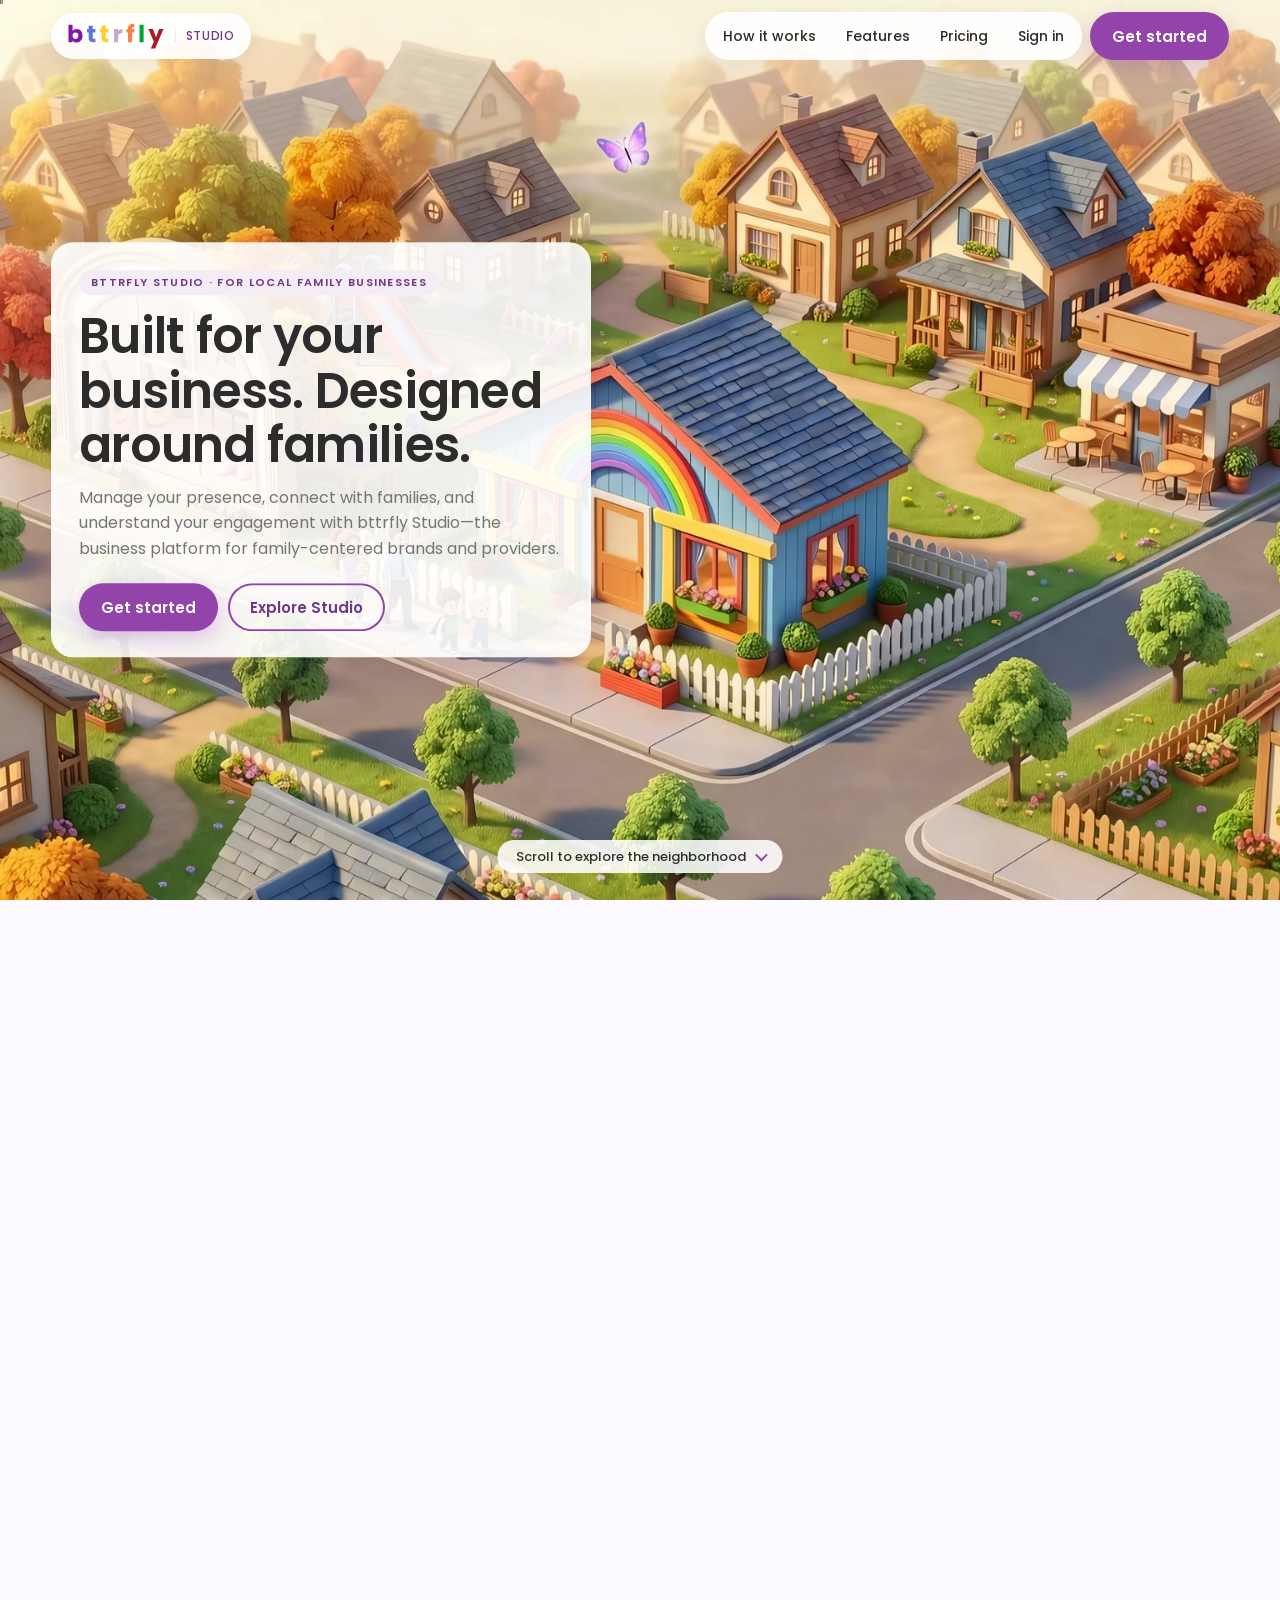
==== commit 7d17c26d: "A bigger neighbourhood instead of a floating island The roots under the island felt creepy (Pia), so" ====
--- a/index.html
+++ b/index.html
@@ -41,8 +41,7 @@
   <section class="film" id="film" aria-label="A walk through a bttrfly neighborhood">
     <div class="stage">
       <div class="film-videos" id="film-videos" aria-hidden="true"></div>
-      <img class="film-poster" id="film-poster" src="assets/film/stop-0-d.jpg" alt="A floating neighborhood of family businesses: a rainbow preschool, a music studio, a playground, a cafe and family homes">
-      <div class="film-mist" id="film-mist" aria-hidden="true"></div>
+      <img class="film-poster" id="film-poster" src="assets/film/stop-0-d.jpg" alt="A neighborhood of family businesses seen from above: a rainbow preschool, a music studio, a playground, a cafe and family homes">
       <div class="film-bar" id="film-bar"></div>
 
       <div class="film-cards">
@@ -238,7 +237,6 @@
 </dialog>
 
 <script src="assets/film/film-config.js"></script>
-<script src="assets/film/mist.js"></script>
 <script src="assets/film.js"></script>
 <script src="assets/site.js"></script>
 <!--CONTENT-END-->
--- a/assets/site.css
+++ b/assets/site.css
@@ -95,11 +95,6 @@
 .film-videos video.loop.cut { transition: none; } /* one idle clip handing over to the next */
 .film.live .film-poster { position: absolute; inset: 0; z-index: 2; width: 100%; height: 100%; aspect-ratio: auto; transition: opacity .25s ease; }
 .film.live .film-poster.gone { opacity: 0; }
-/* Mist over the floating island's soil and roots (tools/make_mist.py). Without the film it
-   lies on the opening still; in the film, film.js sizes it to the picture, keeps it on the
-   island as the camera moves and fades it in whenever the island floats in view. */
-.film-mist { position: absolute; left: 0; top: 0; width: 100%; aspect-ratio: 16 / 9; pointer-events: none; background: url("film/mist-day.webp") no-repeat center / 100% 100%; }
-.film.live .film-mist { z-index: 3; width: auto; aspect-ratio: auto; opacity: 0; will-change: opacity, transform; }
 .film.live .film-bar { display: block; position: absolute; top: 0; left: 0; height: 4px; width: 0; background: linear-gradient(90deg, var(--purple), var(--periwinkle), var(--coral), var(--leaf)); z-index: 6; }
 /* Cards sit above every film layer (moves, loops and the loading still). */
 .film.live .film-cards { display: block; position: absolute; inset: 0; z-index: 4; padding: 0; max-width: none; margin: 0; pointer-events: none; }
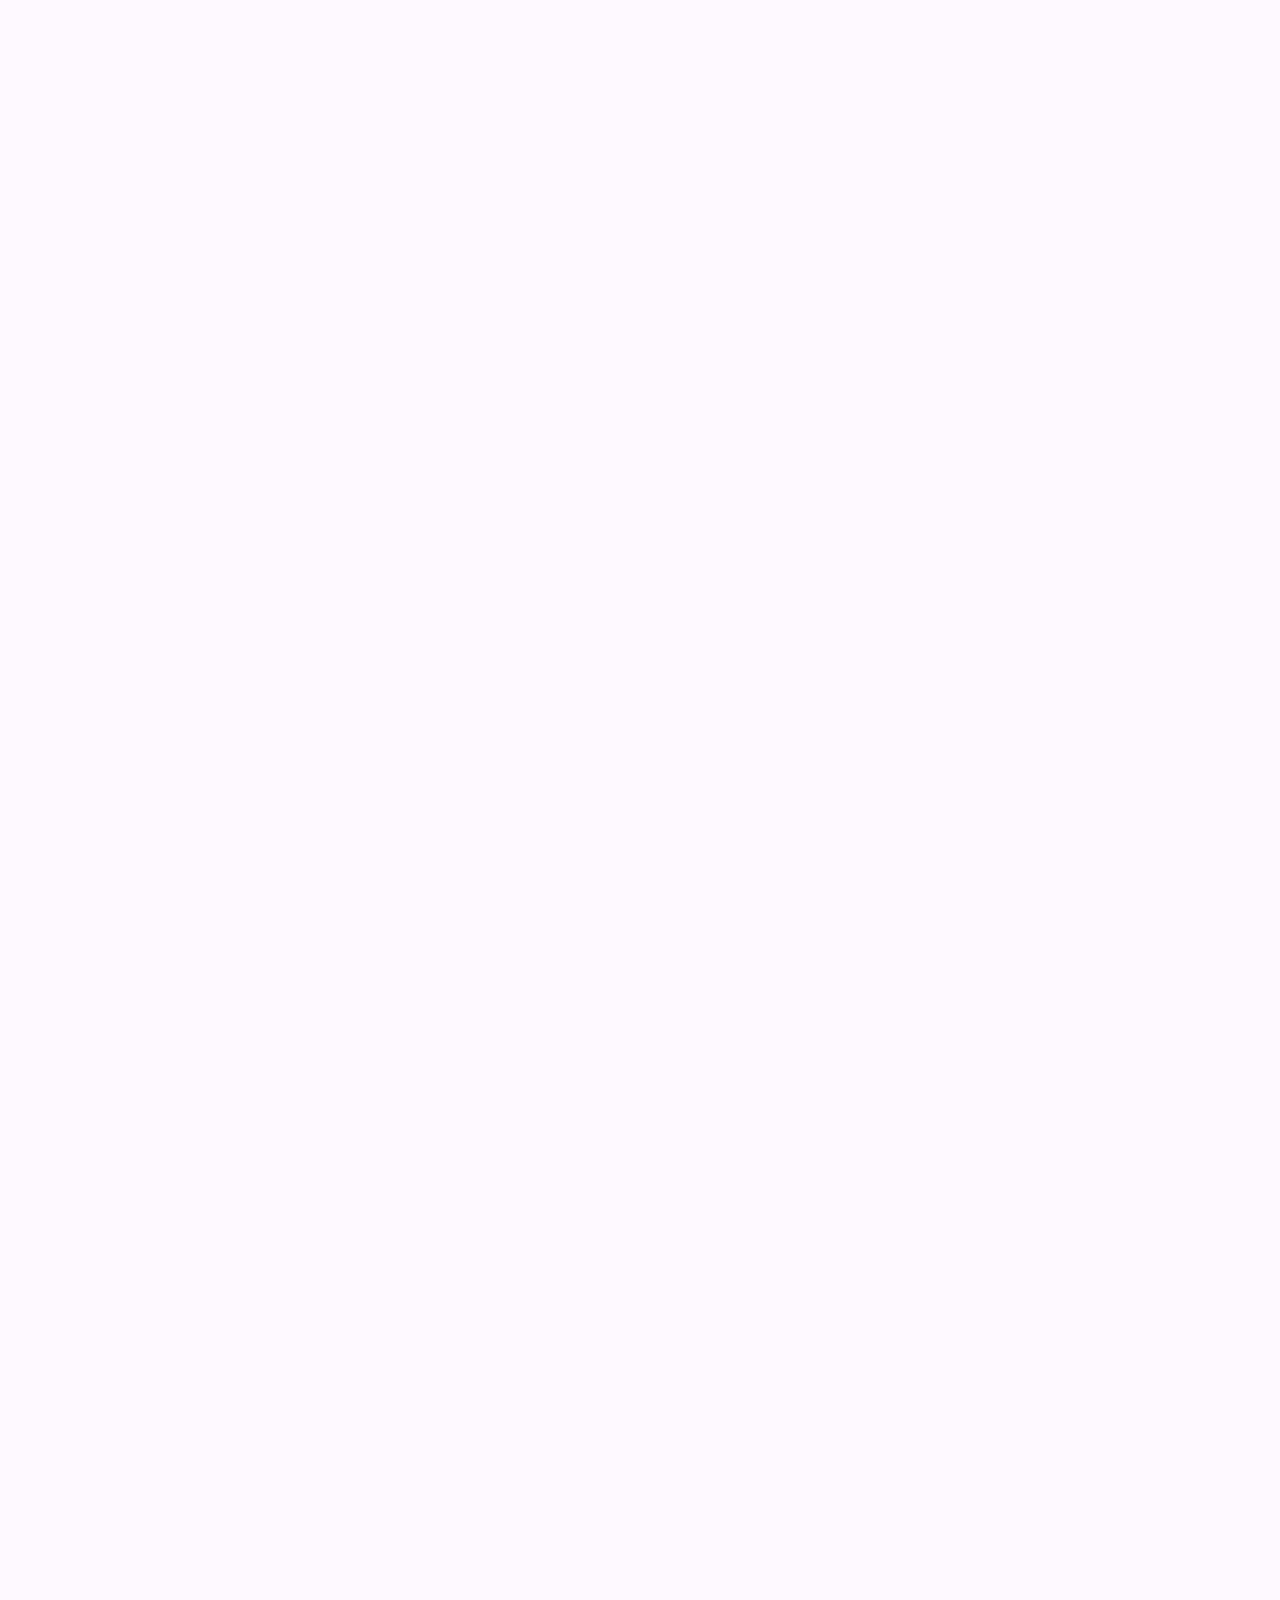
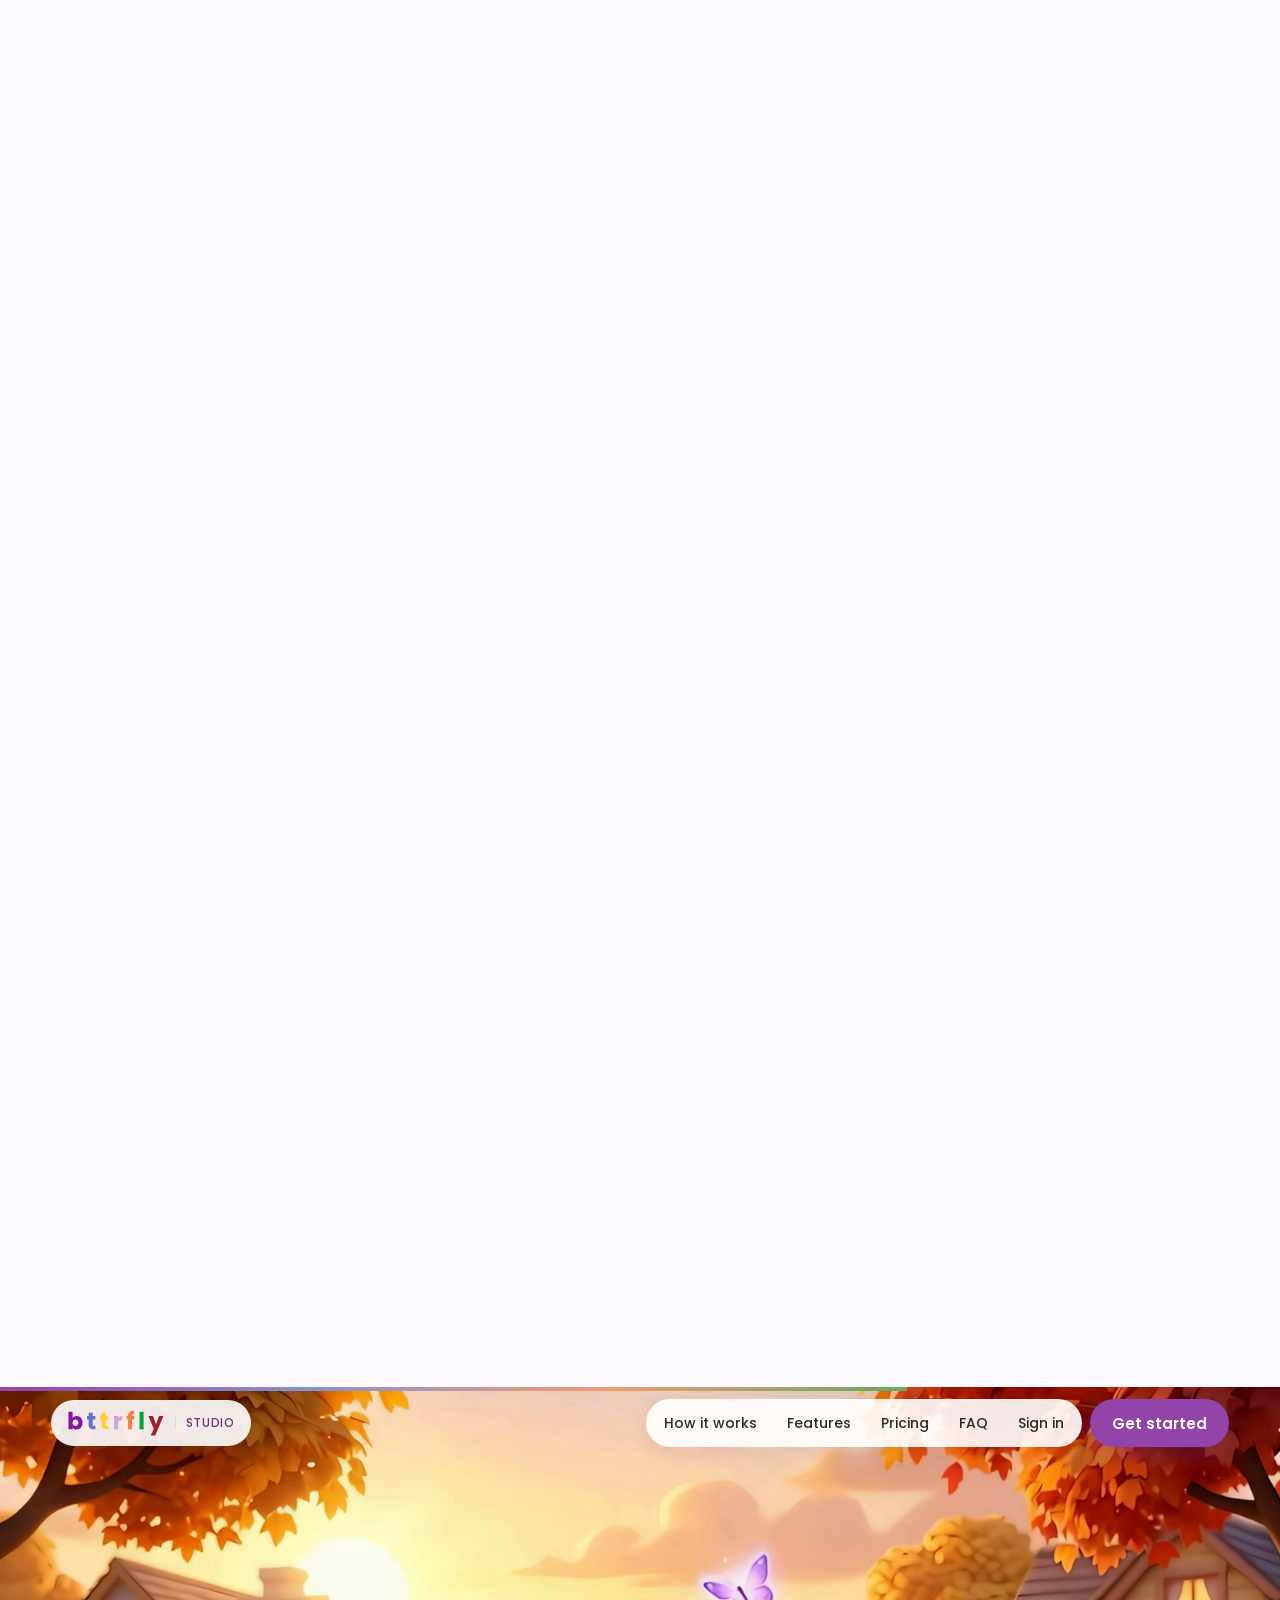
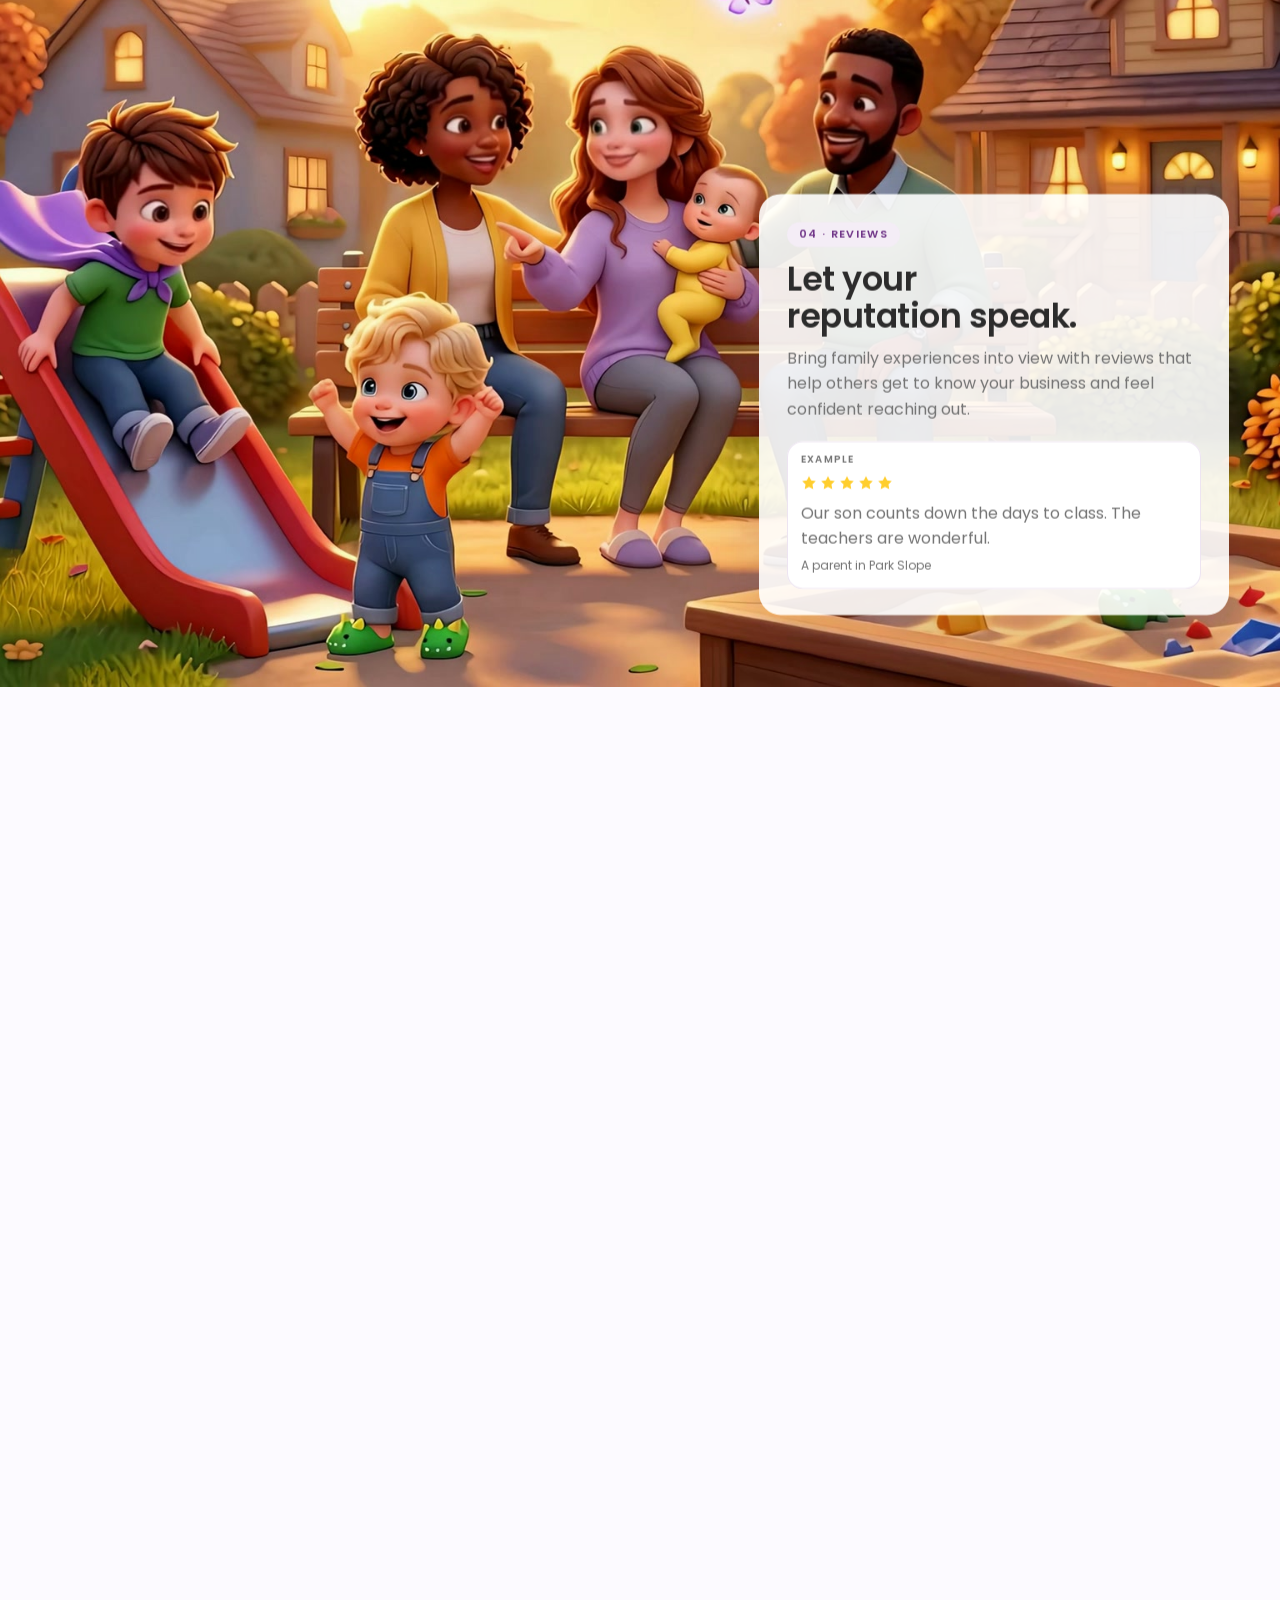
==== commit c47be8f7: "Pia's pricing copy, and FAQ in the menu The free card is "Free Profile" with "Find your business" an" ====
--- a/index.html
+++ b/index.html
@@ -31,6 +31,7 @@
       <a class="text" href="#how">How it works</a>
       <a class="text" href="#features">Features</a>
       <a class="text" href="pricing.html">Pricing</a>
+      <a class="text" href="#faq">FAQ</a>
       <a class="text" href="https://bttrfly.studio/auth/login">Sign in</a>
     </div>
     <a class="btn solid" href="https://bttrfly.studio/auth/business-signup" data-offer>Get started</a>
@@ -151,7 +152,7 @@
         <li><b>Family conversations</b><span>Manage inquiries in one place.</span></li>
         <li><b>Engagement insights</b><span>Understand views, saves, and inquiries.</span></li>
       </ol>
-      <p class="features-more"><a href="pricing.html">View pricing</a><span>Feature availability varies by plan.</span></p>
+      <p class="features-more"><a href="pricing.html">View pricing</a><span>Some features are available through Studio Pricing.</span></p>
     </div>
   </section>
 
@@ -174,7 +175,7 @@
         </details>
         <details>
           <summary>How does Emmy help families discover my business?</summary>
-          <p>Emmy uses business profile information to identify relevant options for a family&rsquo;s request. A complete, up-to-date profile helps her understand what you offer. Emmy discovery is available through the paid plan.</p>
+          <p>Emmy uses business profile information to identify relevant options for a family&rsquo;s request. A complete, up-to-date profile helps her understand what you offer. Emmy discovery is available through Studio Pricing.</p>
         </details>
         <details>
           <summary>How do families contact me?</summary>
@@ -182,7 +183,7 @@
         </details>
         <details>
           <summary>Can I get started for free?</summary>
-          <p>Yes. You can claim or create your profile, update your core business information, and reply to family messages for free. Additional discovery, lead management, and insight tools are available through the paid plan.</p>
+          <p>Yes. You can claim or create your profile, update your core business information, and reply to family messages for free. Additional discovery, lead management, and insight tools are available through Studio Pricing.</p>
         </details>
       </div>
     </div>
--- a/assets/site.css
+++ b/assets/site.css
@@ -73,7 +73,7 @@
 .brand span { font: 500 12px/1 var(--display); color: var(--purple-deep); letter-spacing: .06em; text-transform: uppercase; padding-left: 10px; border-left: 1px solid var(--line); }
 .nav-links { display: flex; align-items: center; gap: 8px; }
 .nav-pills { position: relative; display: flex; align-items: center; gap: 2px; padding: 4px; border-radius: 999px; background: var(--glass); box-shadow: 0 6px 20px rgba(60, 20, 80, 0.08); }
-.nav-pills .text { position: relative; z-index: 1; padding: 0 14px; min-height: 40px; display: inline-flex; align-items: center; border-radius: 999px; font: 500 14px/1 var(--display); text-decoration: none; transition: color .2s ease; }
+.nav-pills .text { position: relative; z-index: 1; padding: 0 14px; min-height: 40px; display: inline-flex; align-items: center; border-radius: 999px; font: 500 14px/1 var(--display); text-decoration: none; white-space: nowrap; transition: color .2s ease; }
 .nav-pills .text:hover, .nav-pills .text.active { color: var(--purple-deep); }
 .nav-pills .text:focus-visible { outline: 3px solid var(--purple-deep); outline-offset: 1px; }
 .nav-glow { position: absolute; top: 4px; bottom: 4px; left: 0; width: 0; border-radius: 999px; background: var(--tint); opacity: 0; transition: transform .45s var(--ease-out), width .45s var(--ease-out), opacity .25s ease; }
@@ -325,6 +325,13 @@
 @keyframes offer-out { to { opacity: 0; transform: translateY(12px) scale(.98); } }
 @keyframes offer-fade { from { opacity: 0; } }
 
+/* Tablets: five links and the button only just fit beside the wordmark */
+@media (min-width: 721px) and (max-width: 960px) {
+  .brand span { display: none; }
+  .nav-pills .text { padding: 0 10px; }
+  .nav-links .btn { padding: 0 18px; }
+}
+
 @media (max-width: 720px) {
   .nav-pills, .brand span { display: none; }
   .brand { padding: 9px 14px; }
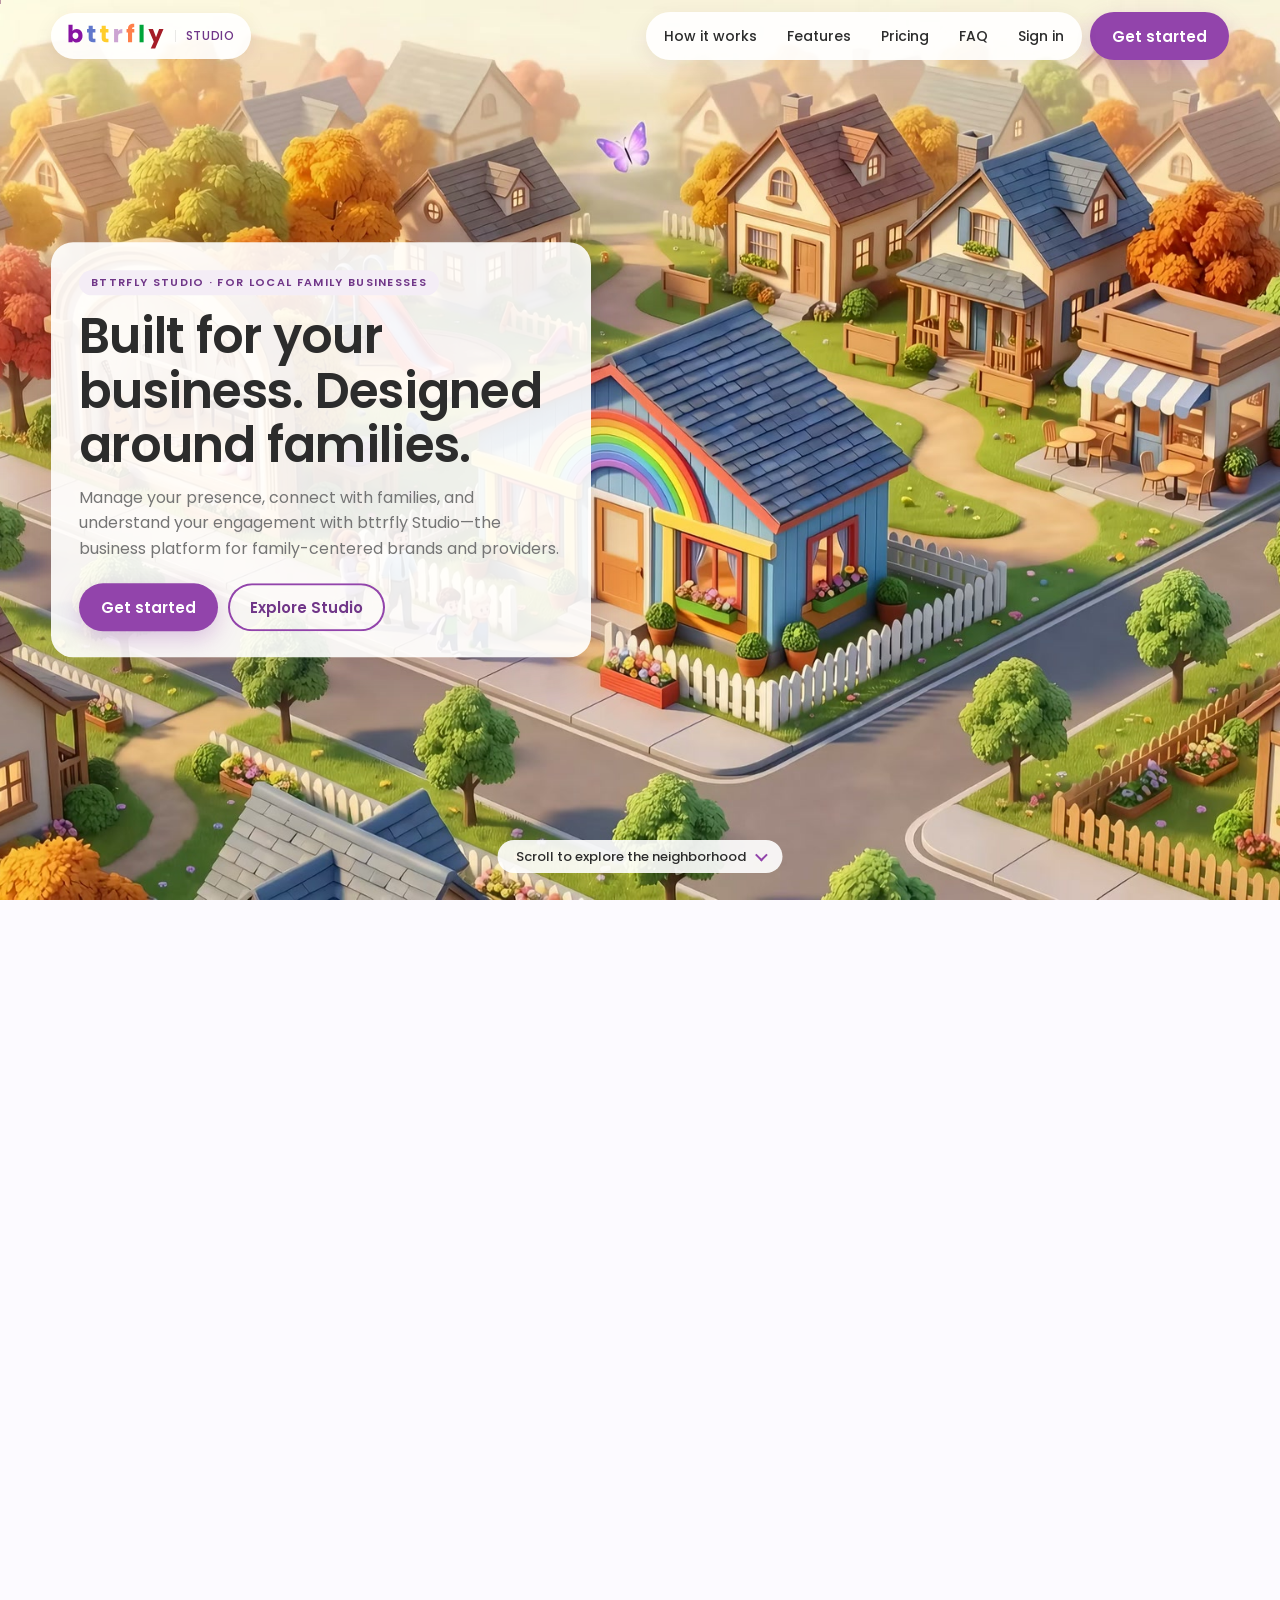
==== commit b95dd43f: "Each pricing button goes to its own Studio screen Find your business and Claim your profile open the" ====
--- a/index.html
+++ b/index.html
@@ -34,7 +34,7 @@
       <a class="text" href="#faq">FAQ</a>
       <a class="text" href="https://bttrfly.studio/auth/login">Sign in</a>
     </div>
-    <a class="btn solid" href="https://bttrfly.studio/auth/business-signup" data-offer>Get started</a>
+    <a class="btn solid" href="https://bttrfly.studio/auth/business-signup?plan=studio" data-offer>Get started</a>
   </nav>
 </header>
 
@@ -51,7 +51,7 @@
           <h1>Built for your business. Designed around families.</h1>
           <p>Manage your presence, connect with families, and understand your engagement with bttrfly Studio&mdash;the business platform for family-centered brands and providers.</p>
           <div class="actions">
-            <a class="btn solid" href="https://bttrfly.studio/auth/business-signup" data-offer>Get started</a>
+            <a class="btn solid" href="https://bttrfly.studio/auth/business-signup?plan=studio" data-offer>Get started</a>
             <a class="btn line" href="#how">Explore Studio</a>
           </div>
         </article>
@@ -108,7 +108,7 @@
         <article class="fcard finale" data-stop="6">
           <span class="kicker">Join bttrfly Studio</span>
           <div class="actions">
-            <a class="btn solid" href="https://bttrfly.studio/auth/business-signup" data-offer>Get started</a>
+            <a class="btn solid" href="https://bttrfly.studio/auth/business-signup?plan=studio" data-offer>Get started</a>
             <a class="btn light" href="#how">Explore Studio</a>
           </div>
         </article>
@@ -195,7 +195,7 @@
       <h2 class="lines"><span>You support families.</span> <span>Studio supports your business.</span></h2>
       <p>Manage your presence. Build meaningful connections. Bring it together in bttrfly Studio.</p>
       <div class="actions">
-        <a class="btn solid" href="https://bttrfly.studio/auth/business-signup">Claim your profile</a>
+        <a class="btn solid" href="https://bttrfly.studio/auth/find-business">Claim your profile</a>
         <a class="btn light" href="https://bttrfly.studio/auth/login">Sign in to Studio</a>
       </div>
     </div>
@@ -231,7 +231,7 @@
     </div>
     <p class="offer-fine">Apply at checkout. After your complimentary month, your subscription renews at $9.99/month. Your Founding Rate stays set for life. Cancel anytime.</p>
     <div class="offer-actions">
-      <a class="btn solid" href="https://bttrfly.studio/auth/business-signup">Get started</a>
+      <a class="btn solid" href="https://bttrfly.studio/auth/business-signup?plan=studio">Get started</a>
       <a class="offer-plans" href="pricing.html">View pricing</a>
     </div>
   </div>
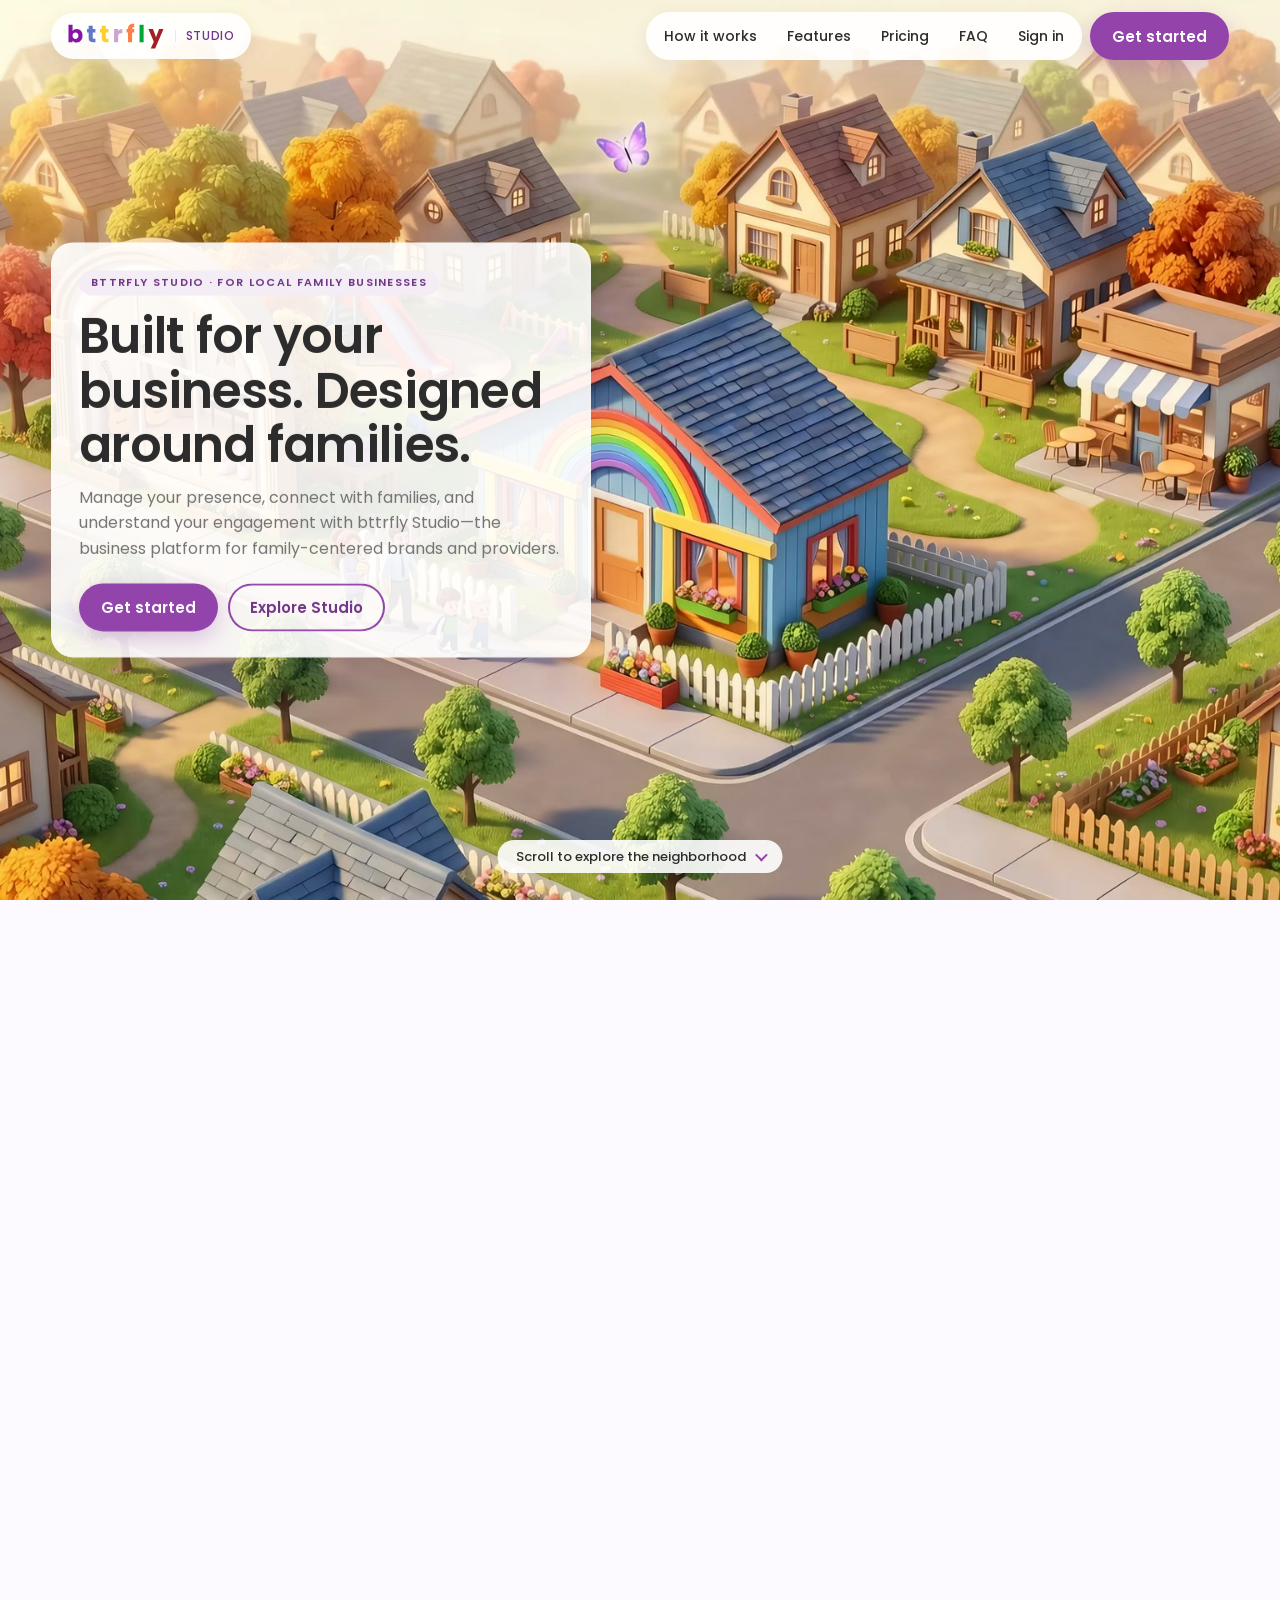
==== commit 7d2c0e9d: "Get started goes to pay-first checkout Every Get started opens /auth/get-started: payment first, the" ====
--- a/index.html
+++ b/index.html
@@ -34,7 +34,7 @@
       <a class="text" href="#faq">FAQ</a>
       <a class="text" href="https://bttrfly.studio/auth/login">Sign in</a>
     </div>
-    <a class="btn solid" href="https://bttrfly.studio/auth/business-signup?plan=studio" data-offer>Get started</a>
+    <a class="btn solid" href="https://bttrfly.studio/auth/get-started" rel="nofollow" data-offer>Get started</a>
   </nav>
 </header>
 
@@ -51,7 +51,7 @@
           <h1>Built for your business. Designed around families.</h1>
           <p>Manage your presence, connect with families, and understand your engagement with bttrfly Studio&mdash;the business platform for family-centered brands and providers.</p>
           <div class="actions">
-            <a class="btn solid" href="https://bttrfly.studio/auth/business-signup?plan=studio" data-offer>Get started</a>
+            <a class="btn solid" href="https://bttrfly.studio/auth/get-started" rel="nofollow" data-offer>Get started</a>
             <a class="btn line" href="#how">Explore Studio</a>
           </div>
         </article>
@@ -108,7 +108,7 @@
         <article class="fcard finale" data-stop="6">
           <span class="kicker">Join bttrfly Studio</span>
           <div class="actions">
-            <a class="btn solid" href="https://bttrfly.studio/auth/business-signup?plan=studio" data-offer>Get started</a>
+            <a class="btn solid" href="https://bttrfly.studio/auth/get-started" rel="nofollow" data-offer>Get started</a>
             <a class="btn light" href="#how">Explore Studio</a>
           </div>
         </article>
@@ -231,7 +231,7 @@
     </div>
     <p class="offer-fine">Apply at checkout. After your complimentary month, your subscription renews at $9.99/month. Your Founding Rate stays set for life. Cancel anytime.</p>
     <div class="offer-actions">
-      <a class="btn solid" href="https://bttrfly.studio/auth/business-signup?plan=studio">Get started</a>
+      <a class="btn solid" href="https://bttrfly.studio/auth/get-started" rel="nofollow">Get started</a>
       <a class="offer-plans" href="pricing.html">View pricing</a>
     </div>
   </div>
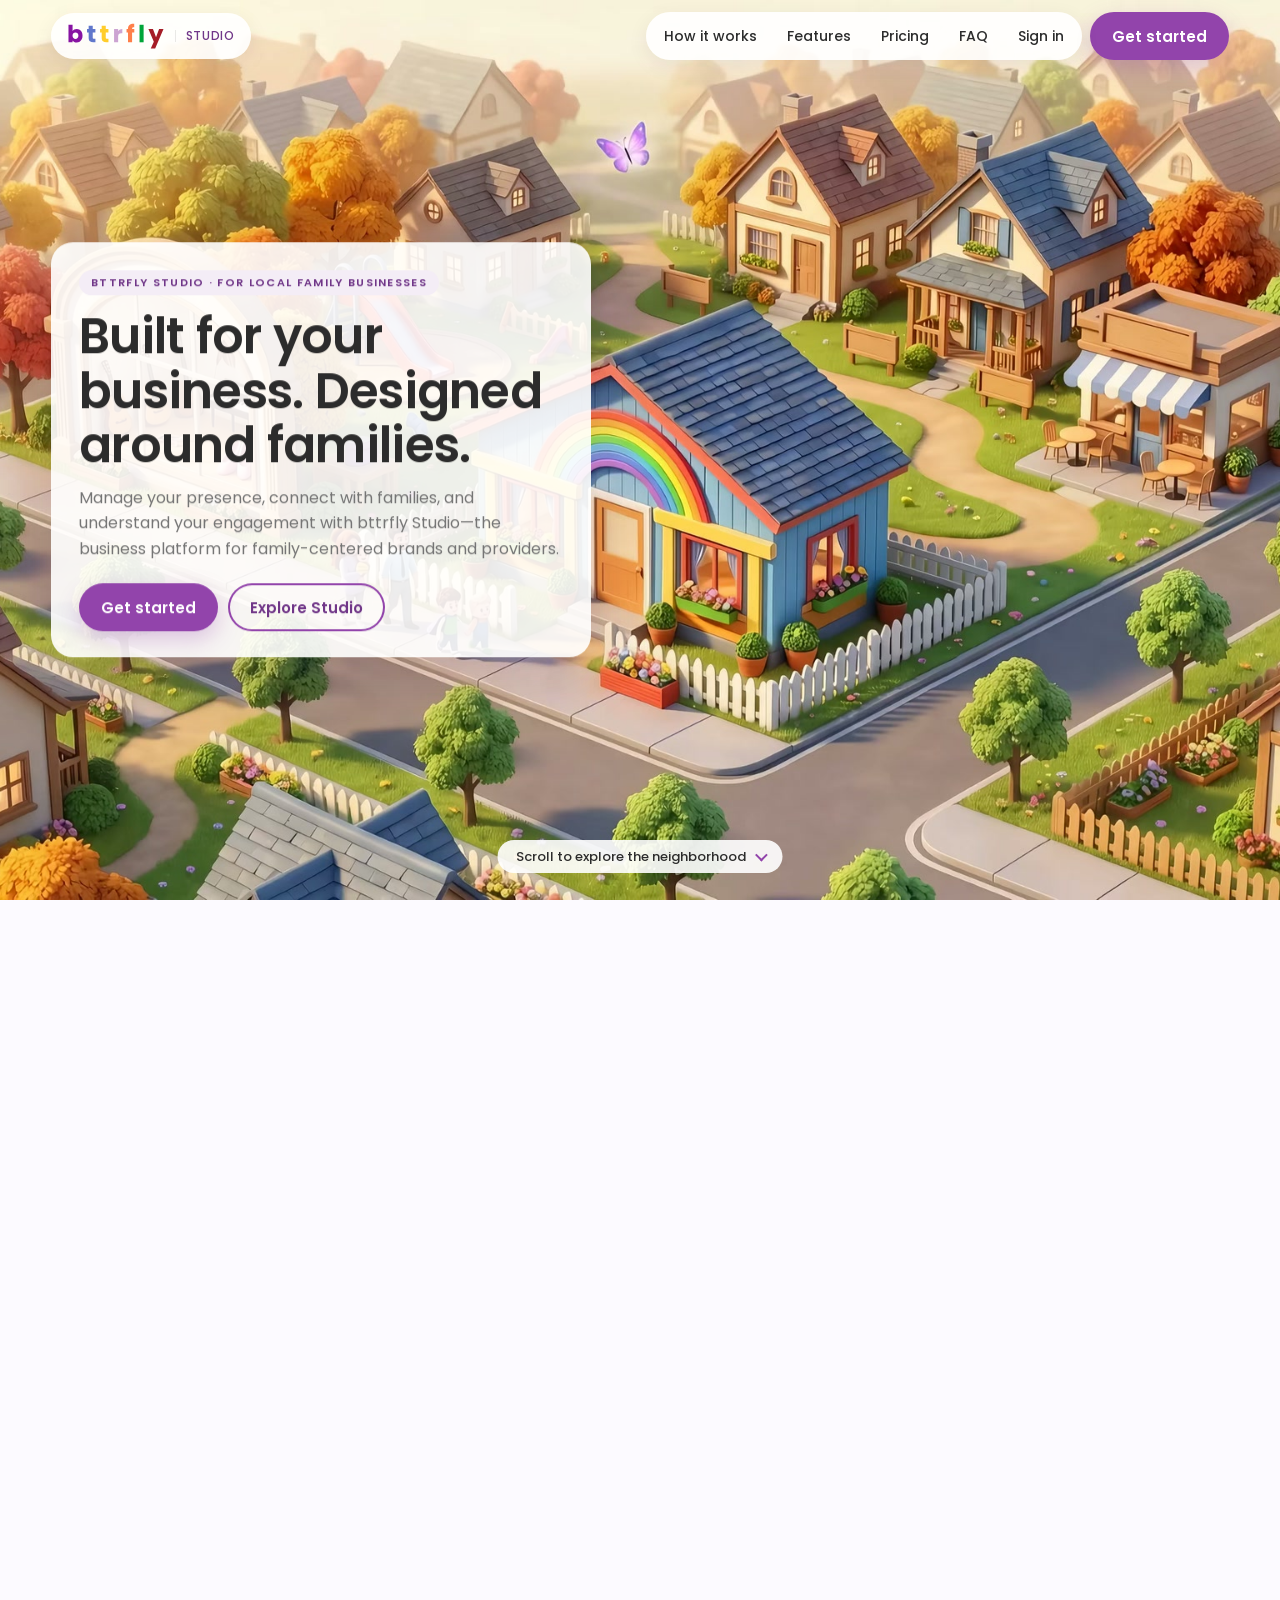
==== commit cd451075: "AI parenting assistant, and links that leave a frame Co-Authored-By: Claude Opus 5.5 <noreply@anthro" ====
--- a/index.html
+++ b/index.html
@@ -32,9 +32,9 @@
       <a class="text" href="#features">Features</a>
       <a class="text" href="pricing.html">Pricing</a>
       <a class="text" href="#faq">FAQ</a>
-      <a class="text" href="https://bttrfly.studio/auth/login">Sign in</a>
-    </div>
-    <a class="btn solid" href="https://bttrfly.studio/auth/get-started" rel="nofollow" data-offer>Get started</a>
+      <a class="text" href="https://bttrfly.studio/auth/login" target="_top">Sign in</a>
+    </div>
+    <a class="btn solid" href="https://bttrfly.studio/auth/get-started" rel="nofollow" data-offer target="_top">Get started</a>
   </nav>
 </header>
 
@@ -51,7 +51,7 @@
           <h1>Built for your business. Designed around families.</h1>
           <p>Manage your presence, connect with families, and understand your engagement with bttrfly Studio&mdash;the business platform for family-centered brands and providers.</p>
           <div class="actions">
-            <a class="btn solid" href="https://bttrfly.studio/auth/get-started" rel="nofollow" data-offer>Get started</a>
+            <a class="btn solid" href="https://bttrfly.studio/auth/get-started" rel="nofollow" data-offer target="_top">Get started</a>
             <a class="btn line" href="#how">Explore Studio</a>
           </div>
         </article>
@@ -65,7 +65,7 @@
         <article class="fcard left" data-stop="2">
           <span class="kicker">02 &middot; Discovery</span>
           <h2>Meaningful discovery starts with a better match.</h2>
-          <p>Your profile gives Emmy, bttrfly's <span class="nowrap">AI co-parent</span>, the information she needs to recommend your business when it fits a family's needs.</p>
+          <p>Your profile gives Emmy, bttrfly's <span class="nowrap">AI parenting</span> assistant, the information she needs to recommend your business when it fits a family's needs.</p>
           <div class="demo" aria-label="Example conversation">
             <span class="demo-label">Ask Emmy</span>
             <div class="bubble parent"><b class="who">Parent</b>I'm looking for a beginner music class nearby for my 5 year old.</div>
@@ -108,7 +108,7 @@
         <article class="fcard finale" data-stop="6">
           <span class="kicker">Join bttrfly Studio</span>
           <div class="actions">
-            <a class="btn solid" href="https://bttrfly.studio/auth/get-started" rel="nofollow" data-offer>Get started</a>
+            <a class="btn solid" href="https://bttrfly.studio/auth/get-started" rel="nofollow" data-offer target="_top">Get started</a>
             <a class="btn light" href="#how">Explore Studio</a>
           </div>
         </article>
@@ -195,8 +195,8 @@
       <h2 class="lines"><span>You support families.</span> <span>Studio supports your business.</span></h2>
       <p>Manage your presence. Build meaningful connections. Bring it together in bttrfly Studio.</p>
       <div class="actions">
-        <a class="btn solid" href="https://bttrfly.studio/auth/find-business">Claim your profile</a>
-        <a class="btn light" href="https://bttrfly.studio/auth/login">Sign in to Studio</a>
+        <a class="btn solid" href="https://bttrfly.studio/auth/find-business" target="_top">Claim your profile</a>
+        <a class="btn light" href="https://bttrfly.studio/auth/login" target="_top">Sign in to Studio</a>
       </div>
     </div>
   </section>
@@ -207,9 +207,9 @@
     <span>&copy; 2026 bttrfly. Where family life connects.</span>
     <nav aria-label="Footer">
       <a href="pricing.html">Pricing</a>
-      <a href="https://bttrfly.app">bttrfly.app</a>
-      <a href="https://apps.apple.com/us/app/bttrfly-family-app/id6502389798">For families: get the app</a>
-      <a href="https://bttrfly.studio/auth/login">Studio sign in</a>
+      <a href="https://bttrfly.app" target="_top">bttrfly.app</a>
+      <a href="https://apps.apple.com/us/app/bttrfly-family-app/id6502389798" target="_top">For families: get the app</a>
+      <a href="https://bttrfly.studio/auth/login" target="_top">Studio sign in</a>
     </nav>
   </div>
 </footer>
@@ -231,7 +231,7 @@
     </div>
     <p class="offer-fine">Apply at checkout. After your complimentary month, your subscription renews at $9.99/month. Your Founding Rate stays set for life. Cancel anytime.</p>
     <div class="offer-actions">
-      <a class="btn solid" href="https://bttrfly.studio/auth/get-started" rel="nofollow">Get started</a>
+      <a class="btn solid" href="https://bttrfly.studio/auth/get-started" rel="nofollow" target="_top">Get started</a>
       <a class="offer-plans" href="pricing.html">View pricing</a>
     </div>
   </div>
